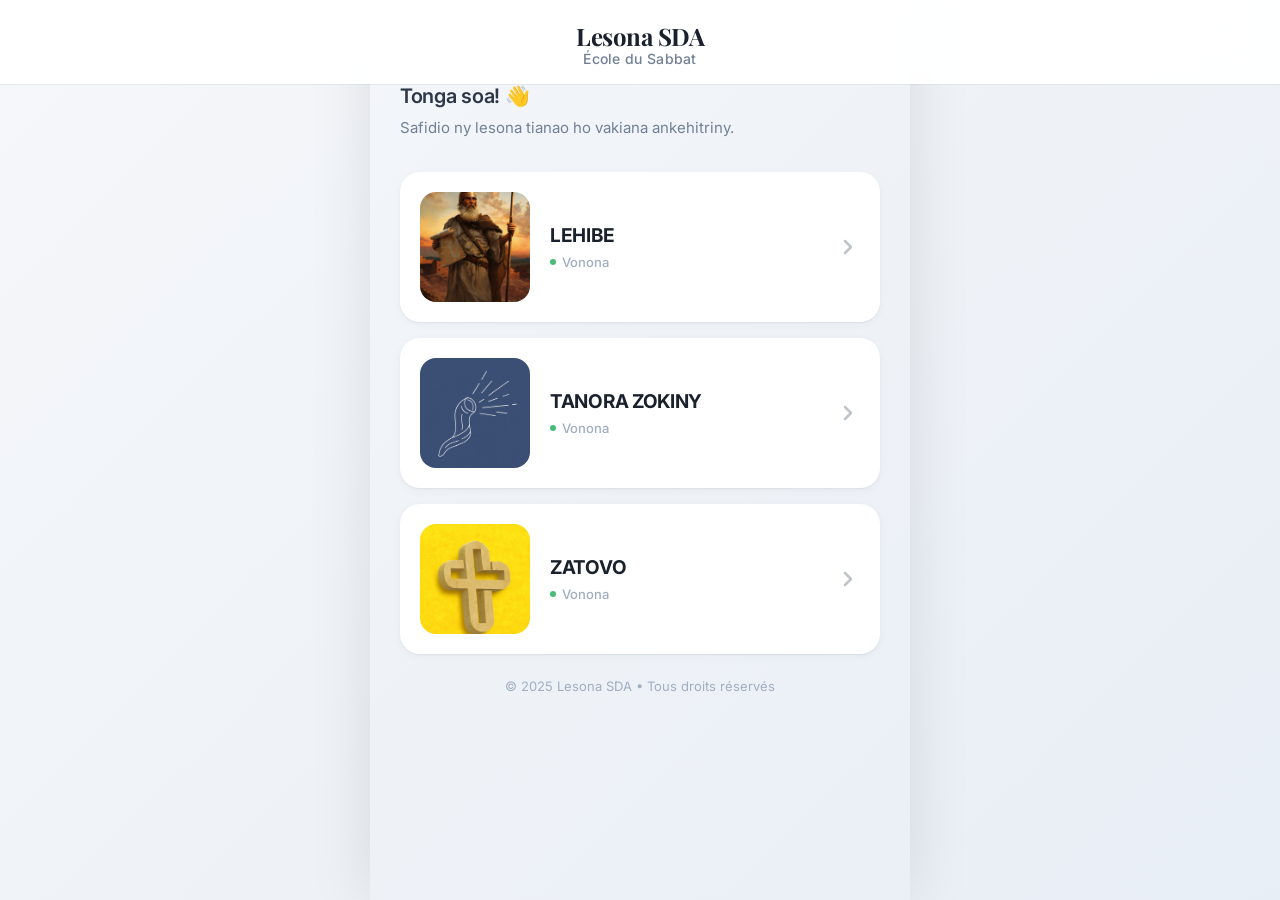
==== index.html @ 1035a0ab "Update index.html Ok" ====
<!DOCTYPE html>
<html lang="mg">
<head>
    <meta charset="UTF-8">
    <meta name="viewport" content="width=device-width, initial-scale=1.0, maximum-scale=1.0, user-scalable=no">
    <meta name="apple-mobile-web-app-capable" content="yes">
    <meta name="apple-mobile-web-app-status-bar-style" content="black-translucent">
    <meta name="theme-color" content="#FFFFFF">
    <title>Lesona SDA</title>
    
    <link rel="manifest" href="/manifest.json">
    <link rel="icon" type="image/png" sizes="192x192" href="images/icon-192.png">
    <link rel="apple-touch-icon" href="images/icon-512.png">
    
    <link rel="preconnect" href="https://fonts.googleapis.com">
    <link rel="preconnect" href="https://fonts.gstatic.com" crossorigin>
    <link href="https://fonts.googleapis.com/css2?family=Inter:wght@400;500;600;700&family=Playfair+Display:wght@700&display=swap" rel="stylesheet">
    
    <style>
        * {
            margin: 0;
            padding: 0;
            box-sizing: border-box;
            -webkit-tap-highlight-color: transparent;
        }

        html, body {
            width: 100%;
            height: 100%;
            overflow-x: hidden;
        }

        body {
            font-family: 'Inter', -apple-system, BlinkMacSystemFont, sans-serif;
            background: linear-gradient(135deg, #F5F7FA 0%, #E8EEF5 100%);
            color: #2C3E50;
            position: fixed;
            top: 0;
            left: 0;
            right: 0;
            bottom: 0;
            -webkit-font-smoothing: antialiased;
            -moz-osx-font-smoothing: grayscale;
        }

        .app-container {
            width: 100%;
            height: 100%;
            display: flex;
            flex-direction: column;
            position: relative;
        }

        .header {
            background: rgba(255, 255, 255, 0.95);
            backdrop-filter: blur(20px);
            -webkit-backdrop-filter: blur(20px);
            box-shadow: 0 1px 0 rgba(0, 0, 0, 0.05);
            position: fixed;
            top: 0;
            left: 0;
            right: 0;
            z-index: 100;
            height: 100px;
            padding-top: env(safe-area-inset-top);
            display: flex;
            align-items: center;
            justify-content: center;
        }

        .header-content {
            max-width: 480px;
            width: 100%;
            height: 100%;
            margin: 0 auto;
            display: flex;
            align-items: center;
            justify-content: center;
            padding: 0 24px;
        }

        .app-info {
            display: flex;
            flex-direction: column;
            justify-content: flex-end;
            align-items: center;
            text-align: center;
            height: 100%;
            padding-bottom: 16px;
        }

        .app-title {
            font-family: 'Playfair Display', serif;
            font-size: 24px;
            font-weight: 700;
            color: #1A202C;
            letter-spacing: -0.5px;
            margin-bottom: 0;
            line-height: 1.1;
        }

        .app-subtitle {
            font-size: 14px;
            color: #718096;
            font-weight: 500;
            letter-spacing: 0.3px;
            line-height: 1.2;
            margin-top: 2px;
        }

        .content {
            flex: 1;
            padding: calc(env(safe-area-inset-top) + 100px) 24px 32px;
            overflow-y: auto;
            -webkit-overflow-scrolling: touch;
        }

        .content-wrapper {
            max-width: 480px;
            margin: 0 auto;
        }

        .welcome-section {
            margin-bottom: 32px;
            animation: fadeInUp 0.6s ease-out;
        }

        @keyframes fadeInUp {
            from {
                opacity: 0;
                transform: translateY(20px);
            }
            to {
                opacity: 1;
                transform: translateY(0);
            }
        }

        .welcome-title {
            font-size: 20px;
            font-weight: 600;
            color: #2D3748;
            margin-bottom: 8px;
            letter-spacing: -0.3px;
        }

        .welcome-description {
            font-size: 15px;
            color: #718096;
            line-height: 1.6;
        }

        .lessons-list {
            display: flex;
            flex-direction: column;
            gap: 16px;
            animation: fadeInUp 0.8s ease-out;
        }

        .lesson-card {
            background: #FFFFFF;
            display: flex;
            align-items: center;
            gap: 20px;
            padding: 20px;
            text-decoration: none;
            transition: all 0.3s cubic-bezier(0.4, 0, 0.2, 1);
            cursor: pointer;
            position: relative;
            border-radius: 20px;
            box-shadow: 0 2px 8px rgba(0, 0, 0, 0.04), 0 1px 2px rgba(0, 0, 0, 0.06);
            overflow: hidden;
        }

        .lesson-card::before {
            content: '';
            position: absolute;
            top: 0;
            left: 0;
            right: 0;
            height: 3px;
            background: linear-gradient(90deg, #6C63FF 0%, #5A52D5 100%);
            transform: scaleX(0);
            transform-origin: left;
            transition: transform 0.3s ease;
        }

        .lesson-card:hover::before {
            transform: scaleX(1);
        }

        .lesson-card:active {
            transform: scale(0.98);
            box-shadow: 0 1px 4px rgba(0, 0, 0, 0.08);
        }

        .lesson-image-container {
            width: 110px;
            height: 110px;
            flex-shrink: 0;
            position: relative;
        }

        .lesson-image {
            width: 100%;
            height: 100%;
            object-fit: cover;
            background: linear-gradient(135deg, #F7FAFC 0%, #EDF2F7 100%);
            border-radius: 16px;
            transition: transform 0.3s ease;
        }

        .lesson-card:hover .lesson-image {
            transform: scale(1.05);
        }

        .lesson-info {
            flex: 1;
            min-width: 0;
        }

        .lesson-title {
            font-size: 19px;
            font-weight: 700;
            color: #1A202C;
            letter-spacing: -0.3px;
            line-height: 1.3;
            margin-bottom: 6px;
        }

        .lesson-meta {
            font-size: 13px;
            color: #A0AEC0;
            font-weight: 500;
            display: flex;
            align-items: center;
            gap: 6px;
        }

        .lesson-status {
            width: 6px;
            height: 6px;
            background: #48BB78;
            border-radius: 50%;
            animation: pulse 2s ease-in-out infinite;
        }

        @keyframes pulse {
            0%, 100% { opacity: 1; }
            50% { opacity: 0.5; }
        }

        .lesson-arrow {
            width: 24px;
            height: 24px;
            flex-shrink: 0;
            opacity: 0.3;
            transition: all 0.3s ease;
        }

        .lesson-card:hover .lesson-arrow {
            opacity: 1;
            transform: translateX(4px);
        }

        #iframe-container {
            display: none;
            position: fixed;
            top: 0;
            left: 0;
            width: 100%;
            height: 100%;
            background: #FFFFFF;
            z-index: 9999;
        }

        #iframe-container.active {
            display: block;
        }

        iframe {
            width: 100%;
            height: 100%;
            border: none;
        }

        .loading-overlay {
            display: none;
            position: fixed;
            top: 0;
            left: 0;
            width: 100%;
            height: 100%;
            background: rgba(255, 255, 255, 0.98);
            z-index: 10000;
            flex-direction: column;
            align-items: center;
            justify-content: center;
            padding: 32px;
            text-align: center;
            backdrop-filter: blur(10px);
            -webkit-backdrop-filter: blur(10px);
        }

        .loading-overlay.active {
            display: flex;
            animation: fadeIn 0.3s ease;
        }

        @keyframes fadeIn {
            from { opacity: 0; }
            to { opacity: 1; }
        }

        .loading-icon {
            font-size: 64px;
            margin-bottom: 24px;
            animation: bounce 1s ease-in-out infinite;
        }

        @keyframes bounce {
            0%, 100% { transform: translateY(0); }
            50% { transform: translateY(-10px); }
        }

        .loading-overlay h2 {
            font-size: 24px;
            font-weight: 700;
            color: #2D3748;
            margin-bottom: 12px;
            letter-spacing: -0.5px;
        }

        .loading-overlay p {
            color: #718096;
            margin-bottom: 32px;
            line-height: 1.6;
            font-size: 15px;
        }

        .spinner {
            width: 48px;
            height: 48px;
            border: 4px solid #E2E8F0;
            border-top-color: #6C63FF;
            border-radius: 50%;
            animation: spin 0.8s linear infinite;
        }

        @keyframes spin {
            to { transform: rotate(360deg); }
        }

        .install-prompt {
            display: none;
            position: fixed;
            bottom: 24px;
            left: 24px;
            right: 24px;
            max-width: 432px;
            margin: 0 auto;
            background: #FFFFFF;
            padding: 20px;
            border-radius: 20px;
            box-shadow: 0 10px 40px rgba(0, 0, 0, 0.12), 0 2px 8px rgba(0, 0, 0, 0.08);
            z-index: 1000;
            animation: slideUp 0.4s ease-out;
        }

        @keyframes slideUp {
            from {
                opacity: 0;
                transform: translateY(20px);
            }
            to {
                opacity: 1;
                transform: translateY(0);
            }
        }

        .install-prompt.show {
            display: block;
        }

        .install-prompt h3 {
            font-size: 17px;
            font-weight: 700;
            color: #2D3748;
            margin-bottom: 8px;
            display: flex;
            align-items: center;
            gap: 8px;
        }

        .install-prompt p {
            font-size: 14px;
            color: #718096;
            margin-bottom: 16px;
            line-height: 1.5;
        }

        .install-buttons {
            display: flex;
            gap: 12px;
        }

        .install-buttons button {
            flex: 1;
            padding: 12px 20px;
            border: none;
            border-radius: 12px;
            font-weight: 600;
            font-size: 15px;
            cursor: pointer;
            transition: all 0.2s ease;
            font-family: 'Inter', sans-serif;
        }

        .btn-install {
            background: linear-gradient(135deg, #6C63FF 0%, #5A52D5 100%);
            color: white;
            box-shadow: 0 4px 12px rgba(108, 99, 255, 0.3);
        }

        .btn-install:active {
            transform: scale(0.98);
            box-shadow: 0 2px 6px rgba(108, 99, 255, 0.3);
        }

        .btn-dismiss {
            background: #F7FAFC;
            color: #4A5568;
        }

        .btn-dismiss:active {
            background: #EDF2F7;
        }

        .update-notification {
            display: none;
            position: fixed;
            top: 24px;
            left: 24px;
            right: 24px;
            max-width: 432px;
            margin: 0 auto;
            background: #FFFFFF;
            padding: 20px;
            border-radius: 20px;
            box-shadow: 0 10px 40px rgba(0, 0, 0, 0.12), 0 2px 8px rgba(0, 0, 0, 0.08);
            z-index: 1000;
            border-left: 4px solid #6C63FF;
            animation: slideDown 0.4s ease-out;
        }

        @keyframes slideDown {
            from {
                opacity: 0;
                transform: translateY(-20px);
            }
            to {
                opacity: 1;
                transform: translateY(0);
            }
        }

        .update-notification.show {
            display: block;
        }

        .update-notification h3 {
            font-size: 17px;
            font-weight: 700;
            color: #2D3748;
            margin-bottom: 8px;
            display: flex;
            align-items: center;
            gap: 8px;
        }

        .update-notification p {
            font-size: 14px;
            color: #718096;
            margin-bottom: 16px;
            line-height: 1.5;
        }

        .update-notification button {
            width: 100%;
            padding: 12px 20px;
            border: none;
            border-radius: 12px;
            font-weight: 600;
            font-size: 15px;
            cursor: pointer;
            background: linear-gradient(135deg, #6C63FF 0%, #5A52D5 100%);
            color: white;
            box-shadow: 0 4px 12px rgba(108, 99, 255, 0.3);
            transition: all 0.2s ease;
            font-family: 'Inter', sans-serif;
        }

        .update-notification button:active {
            transform: scale(0.98);
        }

        .footer {
            padding: 24px;
            text-align: center;
            color: #A0AEC0;
            font-size: 13px;
            max-width: 480px;
            margin: 0 auto;
        }

        @media (max-width: 374px) {
            .header {
                height: 90px;
            }
            
            .header-content {
                padding: 0 16px;
            }
            
            .app-title {
                font-size: 21px;
            }
            
            .app-subtitle {
                font-size: 13px;
            }
            
            .content {
                padding: calc(env(safe-area-inset-top) + 90px) 16px 28px;
            }
        }

        @media (min-width: 375px) and (max-width: 767px) {
            .header {
                height: 100px;
            }
            
            .header-content {
                padding: 0 20px;
            }
        }

        @media (max-width: 375px) {
            .header {
                height: 95px;
            }
            
            .header-content {
                padding: 0 20px;
            }

            .app-title {
                font-size: 22px;
            }

            .content {
                padding: calc(env(safe-area-inset-top) + 95px) 20px 28px;
            }

            .lesson-card {
                padding: 16px;
                gap: 16px;
                border-radius: 16px;
            }

            .lesson-image-container {
                width: 96px;
                height: 96px;
            }

            .lesson-title {
                font-size: 17px;
            }

            .welcome-title {
                font-size: 18px;
            }
        }

        @media (min-width: 768px) {
            .app-container {
                max-width: 540px;
                margin: 0 auto;
                box-shadow: 0 0 60px rgba(0, 0, 0, 0.1);
            }
            
            .header {
                height: 84px;
            }
            
            .content {
                padding: calc(env(safe-area-inset-top) + 84px) 24px 32px;
            }
        }

        @media (prefers-reduced-motion: reduce) {
            *, *::before, *::after {
                animation-duration: 0.01ms !important;
                animation-iteration-count: 1 !important;
                transition-duration: 0.01ms !important;
            }
        }
    </style>
</head>
<body>
    <div class="loading-overlay" id="loadingOverlay">
        <div class="loading-icon">📚</div>
        <h2>Manomana...</h2>
        <p id="loadingText">Manokatra ny lesona...</p>
        <div class="spinner"></div>
    </div>

    <div class="app-container" id="menu">
        <header class="header">
            <div class="header-content">
                <div class="app-info">
                    <h1 class="app-title">Lesona SDA</h1>
                    <p class="app-subtitle">École du Sabbat</p>
                </div>
            </div>
        </header>

        <div class="content">
            <div class="content-wrapper">
                <div class="welcome-section">
                    <h2 class="welcome-title">Tonga soa! 👋</h2>
                    <p class="welcome-description">Safidio ny lesona tianao ho vakiana ankehitriny.</p>
                </div>

                <div class="lessons-list">
                    <a href="https://sabbath-school.adventech.io/resources/mg/ss/2026-01" class="lesson-card" data-lesson="lehibe">
                        <div class="lesson-image-container">
                            <img src="images/lehibe.png" alt="LEHIBE" class="lesson-image">
                        </div>
                        <div class="lesson-info">
                            <div class="lesson-title">LEHIBE</div>
                            <div class="lesson-meta">
                                <span class="lesson-status"></span>
                                <span>Vonona</span>
                            </div>
                        </div>
                        <svg class="lesson-arrow" viewBox="0 0 24 24" fill="none" xmlns="http://www.w3.org/2000/svg">
                            <path d="M9 18L15 12L9 6" stroke="#2C3E50" stroke-width="2.5" stroke-linecap="round" stroke-linejoin="round"/>
                        </svg>
                    </a>

                    <a href="https://sabbath-school.adventech.io/resources/mg/ss/2026-01-cq" class="lesson-card" data-lesson="tanora">
                        <div class="lesson-image-container">
                            <img src="images/tanora.png" alt="TANORA ZOKINY" class="lesson-image">
                        </div>
                        <div class="lesson-info">
                            <div class="lesson-title">TANORA ZOKINY</div>
                            <div class="lesson-meta">
                                <span class="lesson-status"></span>
                                <span>Vonona</span>
                            </div>
                        </div>
                        <svg class="lesson-arrow" viewBox="0 0 24 24" fill="none" xmlns="http://www.w3.org/2000/svg">
                            <path d="M9 18L15 12L9 6" stroke="#2C3E50" stroke-width="2.5" stroke-linecap="round" stroke-linejoin="round"/>
                        </svg>
                    </a>

                    <a href="https://AndilanaSudLesona.github.io/SDA/Zatovo/" class="lesson-card" data-lesson="zatovo">
                        <div class="lesson-image-container">
                            <img src="images/zatovo.png" alt="ZATOVO" class="lesson-image">
                        </div>
                        <div class="lesson-info">
                            <div class="lesson-title">ZATOVO</div>
                            <div class="lesson-meta">
                                <span class="lesson-status"></span>
                                <span>Vonona</span>
                            </div>
                        </div>
                        <svg class="lesson-arrow" viewBox="0 0 24 24" fill="none" xmlns="http://www.w3.org/2000/svg">
                            <path d="M9 18L15 12L9 6" stroke="#2C3E50" stroke-width="2.5" stroke-linecap="round" stroke-linejoin="round"/>
                        </svg>
                    </a>
                </div>

                <div class="footer">
                    <p>© 2025 Lesona SDA • Tous droits réservés</p>
                </div>
            </div>
        </div>
    </div>

    <div id="iframe-container">
        <iframe id="lesson-iframe" src="" allow="accelerometer; autoplay; clipboard-write; encrypted-media; gyroscope; picture-in-picture" allowfullscreen></iframe>
    </div>

    <div class="install-prompt" id="installPrompt">
        <h3>📱 Installer Lesona SDA</h3>
        <p>Installer l'application mba hahafahana mampiasa offline tsara kokoa</p>
        <div class="install-buttons">
            <button class="btn-install" id="btnInstall">Installer</button>
            <button class="btn-dismiss" id="btnDismiss">Aoriana</button>
        </div>
    </div>

    <div class="update-notification" id="updateNotification">
        <h3>🔄 Mise à jour disponible</h3>
        <p>Misy version vaovao. Cliquer mba hanovana izao.</p>
        <button id="btnUpdate">Mettre à jour</button>
    </div>

    <script>
        const loadingOverlay = document.getElementById('loadingOverlay');
        const loadingText = document.getElementById('loadingText');
        const cards = document.querySelectorAll('.lesson-card');
        
        let swRegistration = null;

        if ('serviceWorker' in navigator) {
            window.addEventListener('load', async () => {
                try {
                    swRegistration = await navigator.serviceWorker.register('/service-worker.js');
                    console.log('✓ Service Worker enregistré');

                    checkForUpdates();

                    navigator.serviceWorker.addEventListener('message', (event) => {
                        if (event.data && event.data.action === 'cached') {
                            console.log('✓ Ressource mise en cache:', event.data.url);
                        }
                    });

                } catch (error) {
                    console.error('✗ Erreur Service Worker:', error);
                }
            });
        }

        function checkForUpdates() {
            if (!swRegistration) return;

            swRegistration.addEventListener('updatefound', () => {
                const newWorker = swRegistration.installing;
                
                newWorker.addEventListener('statechange', () => {
                    if (newWorker.state === 'installed' && navigator.serviceWorker.controller) {
                        showUpdateNotification();
                    }
                });
            });
        }

        function showUpdateNotification() {
            const updateNotification = document.getElementById('updateNotification');
            const btnUpdate = document.getElementById('btnUpdate');
            
            updateNotification.classList.add('show');
            
            btnUpdate.addEventListener('click', () => {
                if (swRegistration && swRegistration.waiting) {
                    swRegistration.waiting.postMessage({ action: 'skipWaiting' });
                }
                window.location.reload();
            });
        }

        let deferredPrompt;
        const installPrompt = document.getElementById('installPrompt');
        const btnInstall = document.getElementById('btnInstall');
        const btnDismiss = document.getElementById('btnDismiss');

        window.addEventListener('beforeinstallprompt', (e) => {
            e.preventDefault();
            deferredPrompt = e;
            
            setTimeout(() => {
                if (!localStorage.getItem('installDismissed')) {
                    installPrompt.classList.add('show');
                }
            }, 5000);
        });

        btnInstall.addEventListener('click', async () => {
            if (deferredPrompt) {
                deferredPrompt.prompt();
                const { outcome } = await deferredPrompt.userChoice;
                console.log('Install prompt outcome:', outcome);
                deferredPrompt = null;
            }
            installPrompt.classList.remove('show');
        });

        btnDismiss.addEventListener('click', () => {
            localStorage.setItem('installDismissed', 'true');
            installPrompt.classList.remove('show');
        });

        const iframeContainer = document.getElementById('iframe-container');
        const iframe = document.getElementById('lesson-iframe');
        const menu = document.getElementById('menu');
        
        cards.forEach(card => {
            card.addEventListener('click', async function(e) {
                e.preventDefault();
                const url = this.getAttribute('href');
                const lessonKey = 'lesson_visited_' + this.dataset.lesson;
                
                loadingOverlay.classList.add('active');
                loadingText.textContent = 'Manokatra ny lesona...';
                
                iframe.src = url;
                
                localStorage.setItem(lessonKey, 'true');
                localStorage.setItem('last_visited_lesson', url);
                
                setTimeout(() => {
                    loadingOverlay.classList.remove('active');
                    iframeContainer.classList.add('active');
                    menu.style.display = 'none';
                    history.pushState({page: 'lesson', url: url}, '', '#lesson');
                }, 1500);
            });
        });
        
        window.addEventListener('popstate', function(event) {
            if (iframeContainer.classList.contains('active')) {
                iframeContainer.classList.remove('active');
                menu.style.display = 'block';
                iframe.src = '';
            }
        });

        window.addEventListener('beforeunload', () => {
            if (iframe.src) {
                const currentCard = Array.from(cards).find(card => 
                    iframe.src.startsWith(card.getAttribute('href'))
                );
                if (currentCard) {
                    const lessonKey = 'lesson_visited_' + currentCard.dataset.lesson;
                    localStorage.setItem(lessonKey, 'true');
                    localStorage.setItem('last_visited_lesson', iframe.src);
                }
            }
        });

        if ('onpagehide' in window) {
            window.addEventListener('pagehide', function() {
                if (iframe.src) {
                    localStorage.setItem('last_visited_lesson', iframe.src);
                }
            });
        }
    </script>
</body>
    </html>
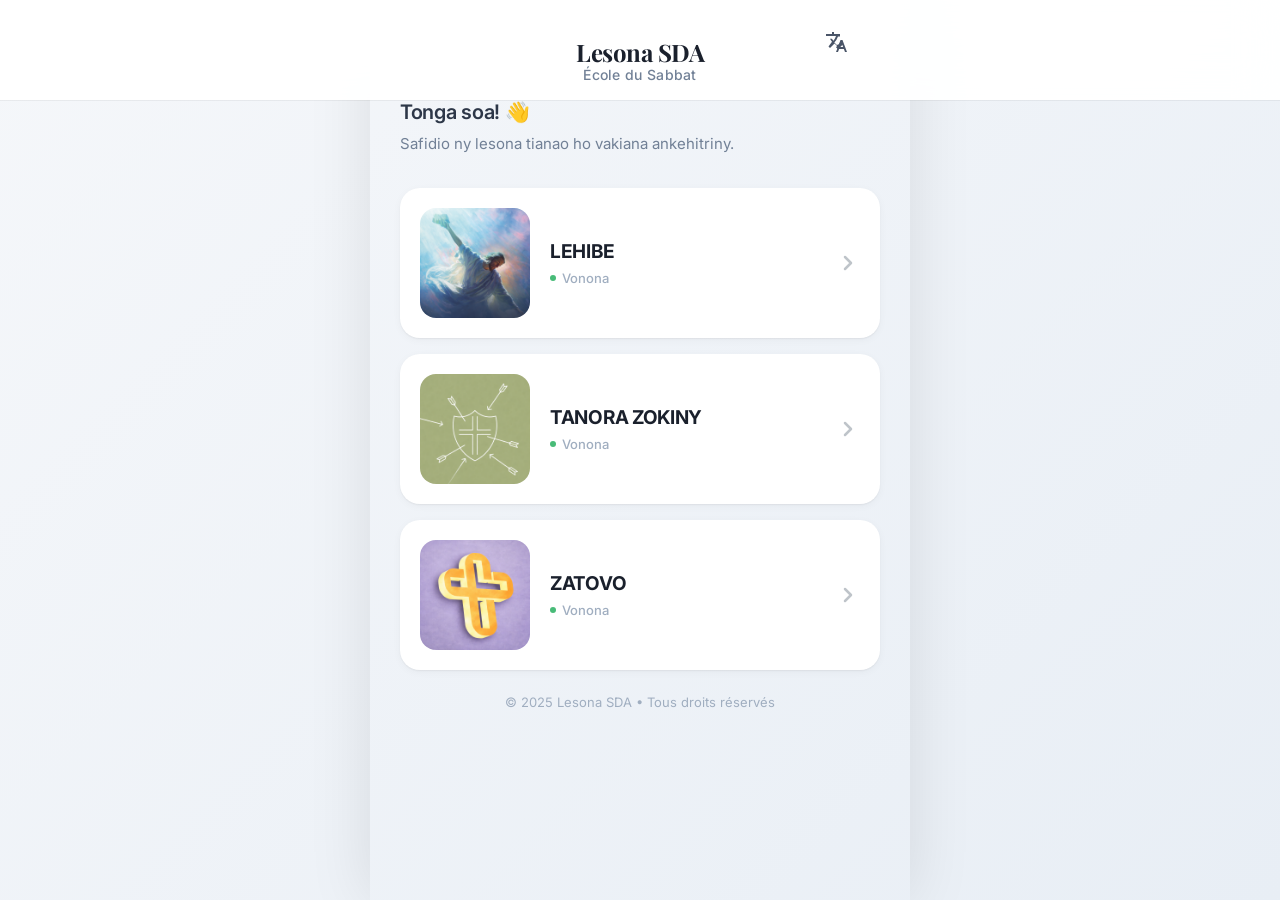
==== commit f2067caa: "Update index.html 2026 ok" ====
--- a/index.html
+++ b/index.html
@@ -75,8 +75,9 @@
             margin: 0 auto;
             display: flex;
             align-items: center;
-            justify-content: center;
+            justify-content: space-between;
             padding: 0 24px;
+            position: relative;
         }
 
         .app-info {
@@ -87,6 +88,9 @@
             text-align: center;
             height: 100%;
             padding-bottom: 16px;
+            position: absolute;
+            left: 50%;
+            transform: translateX(-50%);
         }
 
         .app-title {
@@ -106,6 +110,123 @@
             letter-spacing: 0.3px;
             line-height: 1.2;
             margin-top: 2px;
+        }
+
+        .language-selector {
+            display: flex;
+            align-items: center;
+            justify-content: flex-end;
+            height: 100%;
+            padding-bottom: 16px;
+            margin-left: auto;
+            position: relative;
+        }
+
+        .language-toggle {
+            position: relative;
+        }
+
+        .language-btn-main {
+            padding: 8px;
+            border: none;
+            background: transparent;
+            color: #4A5568;
+            cursor: pointer;
+            border-radius: 8px;
+            transition: all 0.2s ease;
+            display: flex;
+            align-items: center;
+            justify-content: center;
+            width: 40px;
+            height: 40px;
+        }
+
+        .language-btn-main svg {
+            width: 24px;
+            height: 24px;
+        }
+
+        .language-btn-main:hover {
+            background: #F7FAFC;
+        }
+
+        .language-btn-main:active {
+            transform: scale(0.95);
+        }
+
+        .language-dropdown {
+            display: none;
+            position: absolute;
+            top: 100%;
+            right: 0;
+            margin-top: 8px;
+            background: #FFFFFF;
+            border-radius: 12px;
+            box-shadow: 0 10px 40px rgba(0, 0, 0, 0.12), 0 2px 8px rgba(0, 0, 0, 0.08);
+            overflow: hidden;
+            min-width: 160px;
+            z-index: 1000;
+        }
+
+        .language-dropdown.show {
+            display: block;
+            animation: dropdownFade 0.2s ease;
+        }
+
+        @keyframes dropdownFade {
+            from {
+                opacity: 0;
+                transform: translateY(-8px);
+            }
+            to {
+                opacity: 1;
+                transform: translateY(0);
+            }
+        }
+
+        .language-option {
+            display: flex;
+            align-items: center;
+            gap: 12px;
+            padding: 12px 16px;
+            border: none;
+            background: transparent;
+            width: 100%;
+            cursor: pointer;
+            transition: background 0.2s ease;
+            font-family: 'Inter', sans-serif;
+            font-size: 15px;
+            color: #2D3748;
+            font-weight: 500;
+            text-align: left;
+        }
+
+        .language-option:hover {
+            background: #F7FAFC;
+        }
+
+        .language-option.active {
+            background: #EDF2F7;
+            color: #6C63FF;
+        }
+
+        .language-option .flag {
+            font-size: 20px;
+            line-height: 1;
+        }
+
+        .language-option .lang-name {
+            flex: 1;
+        }
+
+        .language-option .checkmark {
+            opacity: 0;
+            color: #6C63FF;
+            font-size: 18px;
+        }
+
+        .language-option.active .checkmark {
+            opacity: 1;
         }
 
         .content {
@@ -523,11 +644,11 @@
             }
             
             .app-title {
-                font-size: 21px;
+                font-size: 20px;
             }
             
             .app-subtitle {
-                font-size: 13px;
+                font-size: 12px;
             }
             
             .content {
@@ -555,7 +676,7 @@
             }
 
             .app-title {
-                font-size: 22px;
+                font-size: 21px;
             }
 
             .content {
@@ -590,11 +711,11 @@
             }
             
             .header {
-                height: 84px;
+                height: 100px;
             }
             
             .content {
-                padding: calc(env(safe-area-inset-top) + 84px) 24px 32px;
+                padding: calc(env(safe-area-inset-top) + 100px) 24px 32px;
             }
         }
 
@@ -622,6 +743,28 @@
                     <h1 class="app-title">Lesona SDA</h1>
                     <p class="app-subtitle">École du Sabbat</p>
                 </div>
+                <div class="language-selector">
+                    <div class="language-toggle">
+                        <button class="language-btn-main" id="languageBtn">
+                            <svg viewBox="0 0 24 24" fill="none" xmlns="http://www.w3.org/2000/svg">
+                                <path d="M12.87 15.07l-2.54-2.51.03-.03A17.52 17.52 0 0014 6.5h2V4h-6V2h-2v2H2v2h10c-.55 1.77-1.41 3.41-2.55 4.86-.58-.67-1.09-1.37-1.54-2.11H5.98c.56 1.06 1.24 2.07 2.02 3.03L4.5 16.5 6 18l4.5-4.5 2.59 2.59-1.09 1.09 2 2 5-5-2.09-2.09-2.04 2.04z" fill="currentColor"/>
+                                <path d="M18.5 10h-2L12 22h2l1.12-3h4.75L21 22h2l-4.5-12zm-2.62 7l1.62-4.33L19.12 17h-3.24z" fill="currentColor"/>
+                            </svg>
+                        </button>
+                        <div class="language-dropdown" id="languageDropdown">
+                            <button class="language-option active" data-lang="mg">
+                                <span class="flag">🇲🇬</span>
+                                <span class="lang-name">Malagasy</span>
+                                <span class="checkmark">✓</span>
+                            </button>
+                            <button class="language-option" data-lang="en">
+                                <span class="flag">🇬🇧</span>
+                                <span class="lang-name">English</span>
+                                <span class="checkmark">✓</span>
+                            </button>
+                        </div>
+                    </div>
+                </div>
             </div>
         </header>
 
@@ -633,7 +776,7 @@
                 </div>
 
                 <div class="lessons-list">
-                    <a href="https://sabbath-school.adventech.io/resources/mg/ss/2026-01" class="lesson-card" data-lesson="lehibe">
+                    <a href="#" class="lesson-card" data-lesson="lehibe" data-url-mg="https://sabbath-school.adventech.io/resources/mg/ss/2025-04" data-url-en="https://sabbath-school.adventech.io/resources/en/ss/2026-01">
                         <div class="lesson-image-container">
                             <img src="images/lehibe.png" alt="LEHIBE" class="lesson-image">
                         </div>
@@ -649,7 +792,7 @@
                         </svg>
                     </a>
 
-                    <a href="https://sabbath-school.adventech.io/resources/mg/ss/2026-01-cq" class="lesson-card" data-lesson="tanora">
+                    <a href="#" class="lesson-card" data-lesson="tanora" data-url-mg="https://sabbath-school.adventech.io/resources/mg/ss/2025-04-cq" data-url-en="https://sabbath-school.adventech.io/resources/en/ss/2026-01-cq">
                         <div class="lesson-image-container">
                             <img src="images/tanora.png" alt="TANORA ZOKINY" class="lesson-image">
                         </div>
@@ -665,7 +808,7 @@
                         </svg>
                     </a>
 
-                    <a href="https://AndilanaSudLesona.github.io/SDA/Zatovo/" class="lesson-card" data-lesson="zatovo">
+                    <a href="#" class="lesson-card" data-lesson="zatovo" data-url-mg="https://AndilanaSudLesona.github.io/SDA/Zatovo/" data-url-en="https://sabbath-school.adventech.io/resources/en/ss/2026-01-cc">
                         <div class="lesson-image-container">
                             <img src="images/zatovo.png" alt="ZATOVO" class="lesson-image">
                         </div>
@@ -707,13 +850,52 @@
         <p>Misy version vaovao. Cliquer mba hanovana izao.</p>
         <button id="btnUpdate">Mettre à jour</button>
     </div>
-
     <script>
         const loadingOverlay = document.getElementById('loadingOverlay');
         const loadingText = document.getElementById('loadingText');
         const cards = document.querySelectorAll('.lesson-card');
+        const languageBtn = document.getElementById('languageBtn');
+        const languageDropdown = document.getElementById('languageDropdown');
+        const languageOptions = document.querySelectorAll('.language-option');
         
+        let currentLanguage = localStorage.getItem('selectedLanguage') || 'mg';
         let swRegistration = null;
+
+        document.addEventListener('DOMContentLoaded', () => {
+            updateLanguageUI(currentLanguage);
+        });
+
+        languageBtn.addEventListener('click', (e) => {
+            e.stopPropagation();
+            languageDropdown.classList.toggle('show');
+        });
+
+        document.addEventListener('click', (e) => {
+            if (!languageDropdown.contains(e.target) && e.target !== languageBtn) {
+                languageDropdown.classList.remove('show');
+            }
+        });
+
+        languageOptions.forEach(option => {
+            option.addEventListener('click', function(e) {
+                e.stopPropagation();
+                const lang = this.dataset.lang;
+                currentLanguage = lang;
+                localStorage.setItem('selectedLanguage', lang);
+                updateLanguageUI(lang);
+                languageDropdown.classList.remove('show');
+            });
+        });
+
+        function updateLanguageUI(lang) {
+            languageOptions.forEach(option => {
+                if (option.dataset.lang === lang) {
+                    option.classList.add('active');
+                } else {
+                    option.classList.remove('active');
+                }
+            });
+        }
 
         if ('serviceWorker' in navigator) {
             window.addEventListener('load', async () => {
@@ -801,7 +983,8 @@
         cards.forEach(card => {
             card.addEventListener('click', async function(e) {
                 e.preventDefault();
-                const url = this.getAttribute('href');
+                
+                const url = currentLanguage === 'mg' ? this.dataset.urlMg : this.dataset.urlEn;
                 const lessonKey = 'lesson_visited_' + this.dataset.lesson;
                 
                 loadingOverlay.classList.add('active');
@@ -832,7 +1015,7 @@
         window.addEventListener('beforeunload', () => {
             if (iframe.src) {
                 const currentCard = Array.from(cards).find(card => 
-                    iframe.src.startsWith(card.getAttribute('href'))
+                    iframe.src.startsWith(card.dataset.urlMg) || iframe.src.startsWith(card.dataset.urlEn)
                 );
                 if (currentCard) {
                     const lessonKey = 'lesson_visited_' + currentCard.dataset.lesson;
@@ -851,4 +1034,4 @@
         }
     </script>
 </body>
-    </html> 
+</html>
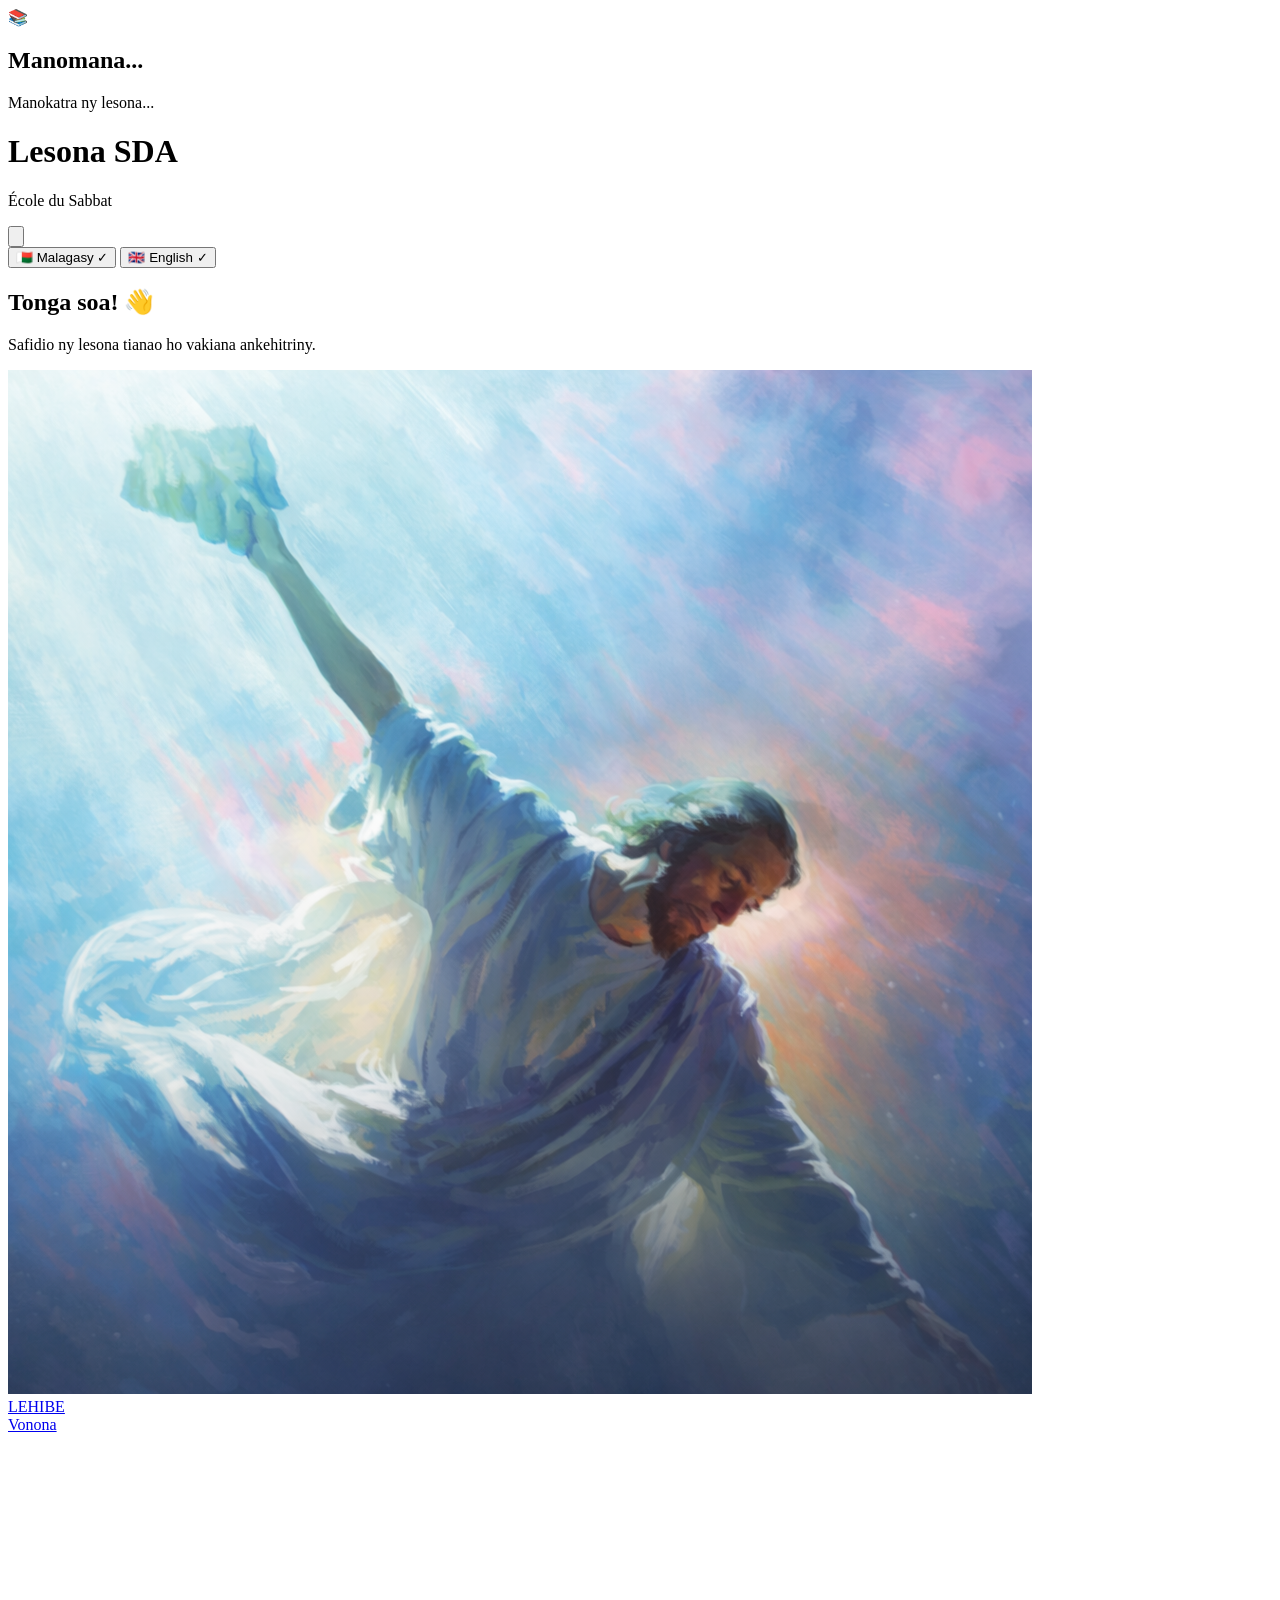
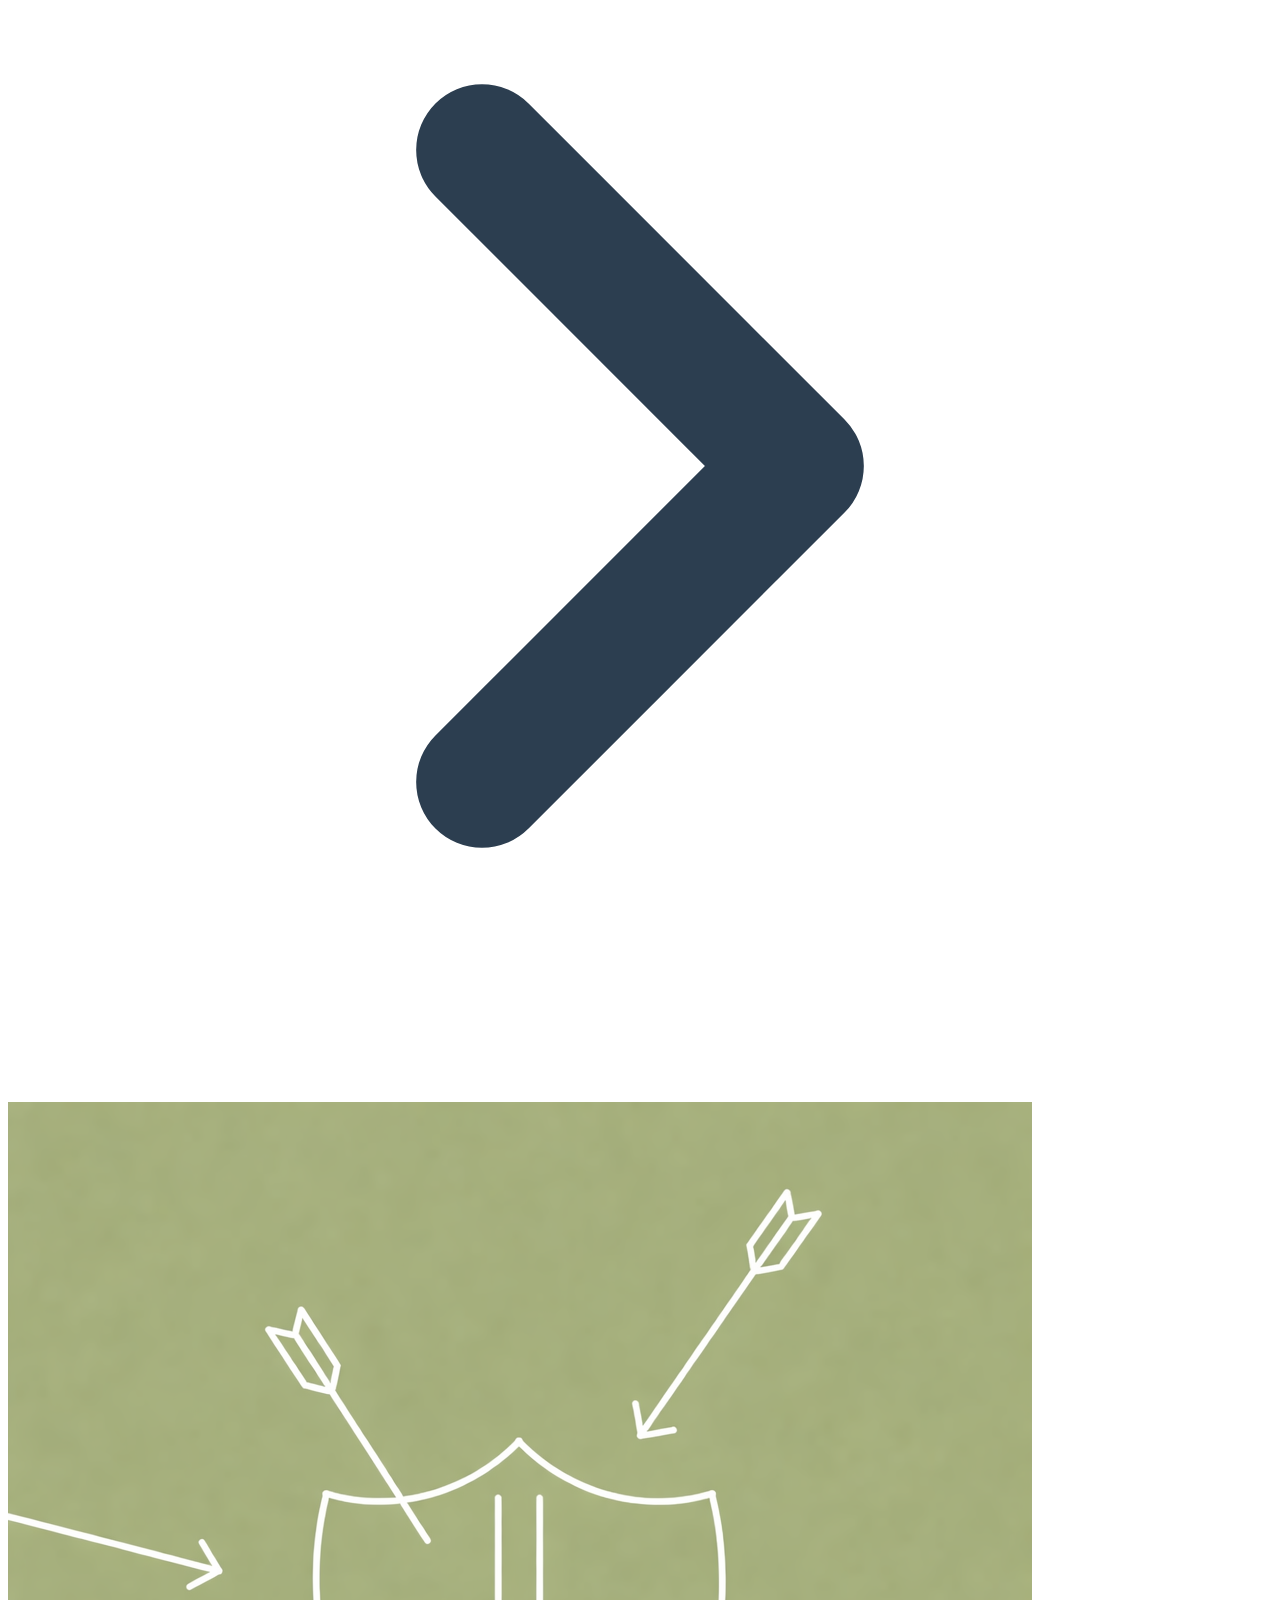
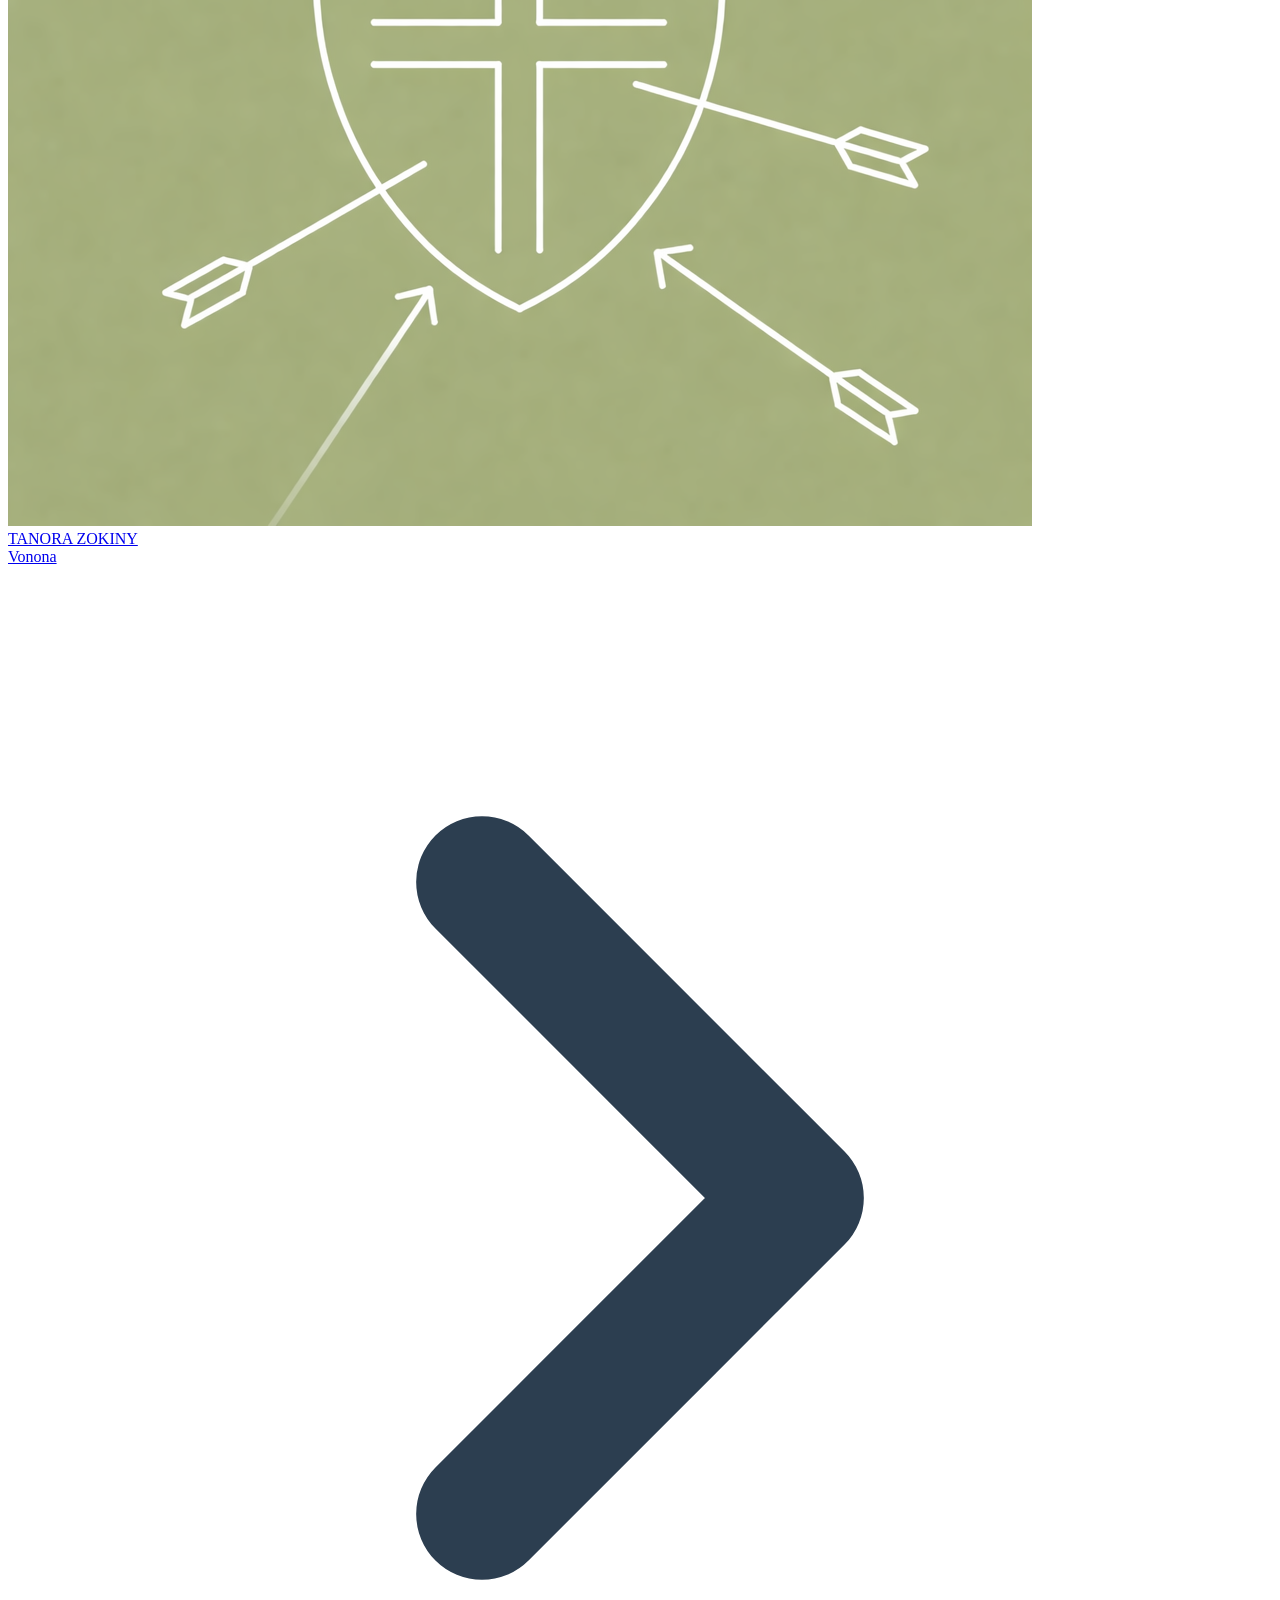
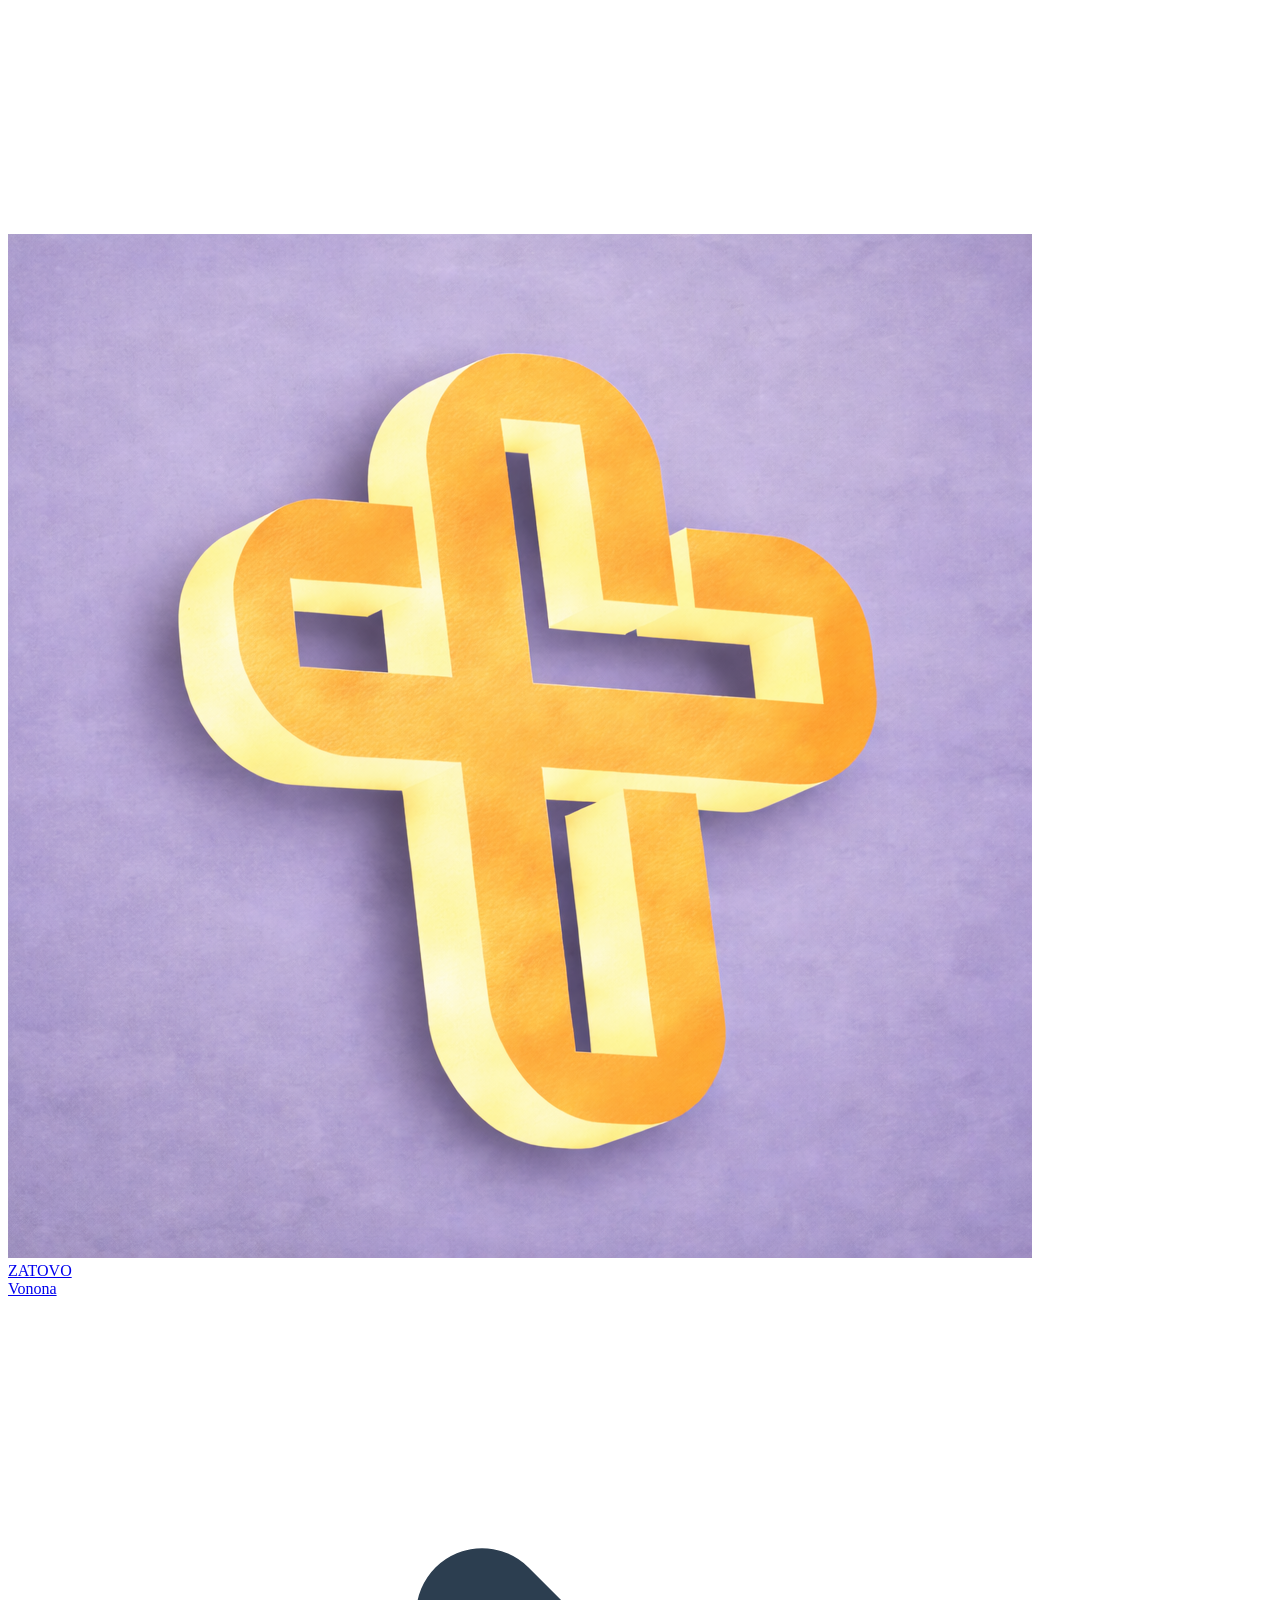
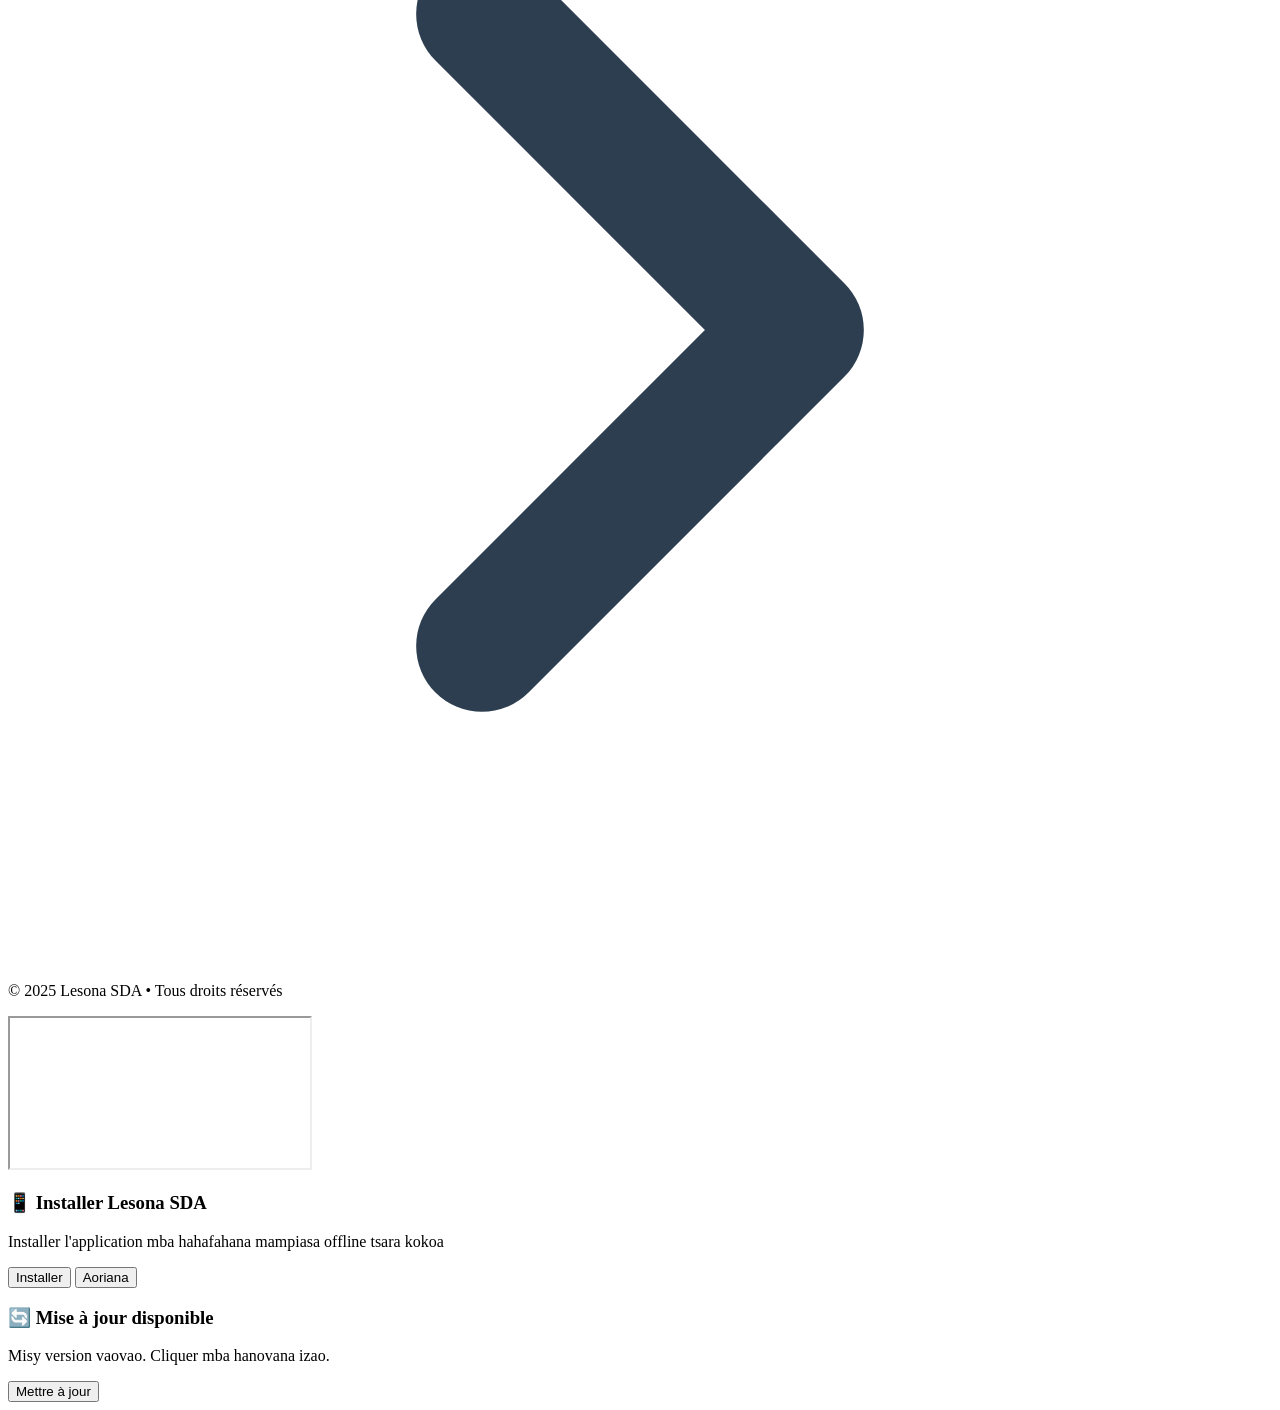
==== commit 3b38ddb1: "Update index.html Fohy" ====
--- a/index.html
+++ b/index.html
@@ -8,727 +8,21 @@
     <meta name="theme-color" content="#FFFFFF">
     <title>Lesona SDA</title>
     
+    <!-- PWA Manifest and Icons -->
     <link rel="manifest" href="/manifest.json">
     <link rel="icon" type="image/png" sizes="192x192" href="images/icon-192.png">
     <link rel="apple-touch-icon" href="images/icon-512.png">
     
+    <!-- Google Fonts -->
     <link rel="preconnect" href="https://fonts.googleapis.com">
     <link rel="preconnect" href="https://fonts.gstatic.com" crossorigin>
     <link href="https://fonts.googleapis.com/css2?family=Inter:wght@400;500;600;700&family=Playfair+Display:wght@700&display=swap" rel="stylesheet">
     
-    <style>
-        * {
-            margin: 0;
-            padding: 0;
-            box-sizing: border-box;
-            -webkit-tap-highlight-color: transparent;
-        }
-
-        html, body {
-            width: 100%;
-            height: 100%;
-            overflow-x: hidden;
-        }
-
-        body {
-            font-family: 'Inter', -apple-system, BlinkMacSystemFont, sans-serif;
-            background: linear-gradient(135deg, #F5F7FA 0%, #E8EEF5 100%);
-            color: #2C3E50;
-            position: fixed;
-            top: 0;
-            left: 0;
-            right: 0;
-            bottom: 0;
-            -webkit-font-smoothing: antialiased;
-            -moz-osx-font-smoothing: grayscale;
-        }
-
-        .app-container {
-            width: 100%;
-            height: 100%;
-            display: flex;
-            flex-direction: column;
-            position: relative;
-        }
-
-        .header {
-            background: rgba(255, 255, 255, 0.95);
-            backdrop-filter: blur(20px);
-            -webkit-backdrop-filter: blur(20px);
-            box-shadow: 0 1px 0 rgba(0, 0, 0, 0.05);
-            position: fixed;
-            top: 0;
-            left: 0;
-            right: 0;
-            z-index: 100;
-            height: 100px;
-            padding-top: env(safe-area-inset-top);
-            display: flex;
-            align-items: center;
-            justify-content: center;
-        }
-
-        .header-content {
-            max-width: 480px;
-            width: 100%;
-            height: 100%;
-            margin: 0 auto;
-            display: flex;
-            align-items: center;
-            justify-content: space-between;
-            padding: 0 24px;
-            position: relative;
-        }
-
-        .app-info {
-            display: flex;
-            flex-direction: column;
-            justify-content: flex-end;
-            align-items: center;
-            text-align: center;
-            height: 100%;
-            padding-bottom: 16px;
-            position: absolute;
-            left: 50%;
-            transform: translateX(-50%);
-        }
-
-        .app-title {
-            font-family: 'Playfair Display', serif;
-            font-size: 24px;
-            font-weight: 700;
-            color: #1A202C;
-            letter-spacing: -0.5px;
-            margin-bottom: 0;
-            line-height: 1.1;
-        }
-
-        .app-subtitle {
-            font-size: 14px;
-            color: #718096;
-            font-weight: 500;
-            letter-spacing: 0.3px;
-            line-height: 1.2;
-            margin-top: 2px;
-        }
-
-        .language-selector {
-            display: flex;
-            align-items: center;
-            justify-content: flex-end;
-            height: 100%;
-            padding-bottom: 16px;
-            margin-left: auto;
-            position: relative;
-        }
-
-        .language-toggle {
-            position: relative;
-        }
-
-        .language-btn-main {
-            padding: 8px;
-            border: none;
-            background: transparent;
-            color: #4A5568;
-            cursor: pointer;
-            border-radius: 8px;
-            transition: all 0.2s ease;
-            display: flex;
-            align-items: center;
-            justify-content: center;
-            width: 40px;
-            height: 40px;
-        }
-
-        .language-btn-main svg {
-            width: 24px;
-            height: 24px;
-        }
-
-        .language-btn-main:hover {
-            background: #F7FAFC;
-        }
-
-        .language-btn-main:active {
-            transform: scale(0.95);
-        }
-
-        .language-dropdown {
-            display: none;
-            position: absolute;
-            top: 100%;
-            right: 0;
-            margin-top: 8px;
-            background: #FFFFFF;
-            border-radius: 12px;
-            box-shadow: 0 10px 40px rgba(0, 0, 0, 0.12), 0 2px 8px rgba(0, 0, 0, 0.08);
-            overflow: hidden;
-            min-width: 160px;
-            z-index: 1000;
-        }
-
-        .language-dropdown.show {
-            display: block;
-            animation: dropdownFade 0.2s ease;
-        }
-
-        @keyframes dropdownFade {
-            from {
-                opacity: 0;
-                transform: translateY(-8px);
-            }
-            to {
-                opacity: 1;
-                transform: translateY(0);
-            }
-        }
-
-        .language-option {
-            display: flex;
-            align-items: center;
-            gap: 12px;
-            padding: 12px 16px;
-            border: none;
-            background: transparent;
-            width: 100%;
-            cursor: pointer;
-            transition: background 0.2s ease;
-            font-family: 'Inter', sans-serif;
-            font-size: 15px;
-            color: #2D3748;
-            font-weight: 500;
-            text-align: left;
-        }
-
-        .language-option:hover {
-            background: #F7FAFC;
-        }
-
-        .language-option.active {
-            background: #EDF2F7;
-            color: #6C63FF;
-        }
-
-        .language-option .flag {
-            font-size: 20px;
-            line-height: 1;
-        }
-
-        .language-option .lang-name {
-            flex: 1;
-        }
-
-        .language-option .checkmark {
-            opacity: 0;
-            color: #6C63FF;
-            font-size: 18px;
-        }
-
-        .language-option.active .checkmark {
-            opacity: 1;
-        }
-
-        .content {
-            flex: 1;
-            padding: calc(env(safe-area-inset-top) + 100px) 24px 32px;
-            overflow-y: auto;
-            -webkit-overflow-scrolling: touch;
-        }
-
-        .content-wrapper {
-            max-width: 480px;
-            margin: 0 auto;
-        }
-
-        .welcome-section {
-            margin-bottom: 32px;
-            animation: fadeInUp 0.6s ease-out;
-        }
-
-        @keyframes fadeInUp {
-            from {
-                opacity: 0;
-                transform: translateY(20px);
-            }
-            to {
-                opacity: 1;
-                transform: translateY(0);
-            }
-        }
-
-        .welcome-title {
-            font-size: 20px;
-            font-weight: 600;
-            color: #2D3748;
-            margin-bottom: 8px;
-            letter-spacing: -0.3px;
-        }
-
-        .welcome-description {
-            font-size: 15px;
-            color: #718096;
-            line-height: 1.6;
-        }
-
-        .lessons-list {
-            display: flex;
-            flex-direction: column;
-            gap: 16px;
-            animation: fadeInUp 0.8s ease-out;
-        }
-
-        .lesson-card {
-            background: #FFFFFF;
-            display: flex;
-            align-items: center;
-            gap: 20px;
-            padding: 20px;
-            text-decoration: none;
-            transition: all 0.3s cubic-bezier(0.4, 0, 0.2, 1);
-            cursor: pointer;
-            position: relative;
-            border-radius: 20px;
-            box-shadow: 0 2px 8px rgba(0, 0, 0, 0.04), 0 1px 2px rgba(0, 0, 0, 0.06);
-            overflow: hidden;
-        }
-
-        .lesson-card::before {
-            content: '';
-            position: absolute;
-            top: 0;
-            left: 0;
-            right: 0;
-            height: 3px;
-            background: linear-gradient(90deg, #6C63FF 0%, #5A52D5 100%);
-            transform: scaleX(0);
-            transform-origin: left;
-            transition: transform 0.3s ease;
-        }
-
-        .lesson-card:hover::before {
-            transform: scaleX(1);
-        }
-
-        .lesson-card:active {
-            transform: scale(0.98);
-            box-shadow: 0 1px 4px rgba(0, 0, 0, 0.08);
-        }
-
-        .lesson-image-container {
-            width: 110px;
-            height: 110px;
-            flex-shrink: 0;
-            position: relative;
-        }
-
-        .lesson-image {
-            width: 100%;
-            height: 100%;
-            object-fit: cover;
-            background: linear-gradient(135deg, #F7FAFC 0%, #EDF2F7 100%);
-            border-radius: 16px;
-            transition: transform 0.3s ease;
-        }
-
-        .lesson-card:hover .lesson-image {
-            transform: scale(1.05);
-        }
-
-        .lesson-info {
-            flex: 1;
-            min-width: 0;
-        }
-
-        .lesson-title {
-            font-size: 19px;
-            font-weight: 700;
-            color: #1A202C;
-            letter-spacing: -0.3px;
-            line-height: 1.3;
-            margin-bottom: 6px;
-        }
-
-        .lesson-meta {
-            font-size: 13px;
-            color: #A0AEC0;
-            font-weight: 500;
-            display: flex;
-            align-items: center;
-            gap: 6px;
-        }
-
-        .lesson-status {
-            width: 6px;
-            height: 6px;
-            background: #48BB78;
-            border-radius: 50%;
-            animation: pulse 2s ease-in-out infinite;
-        }
-
-        @keyframes pulse {
-            0%, 100% { opacity: 1; }
-            50% { opacity: 0.5; }
-        }
-
-        .lesson-arrow {
-            width: 24px;
-            height: 24px;
-            flex-shrink: 0;
-            opacity: 0.3;
-            transition: all 0.3s ease;
-        }
-
-        .lesson-card:hover .lesson-arrow {
-            opacity: 1;
-            transform: translateX(4px);
-        }
-
-        #iframe-container {
-            display: none;
-            position: fixed;
-            top: 0;
-            left: 0;
-            width: 100%;
-            height: 100%;
-            background: #FFFFFF;
-            z-index: 9999;
-        }
-
-        #iframe-container.active {
-            display: block;
-        }
-
-        iframe {
-            width: 100%;
-            height: 100%;
-            border: none;
-        }
-
-        .loading-overlay {
-            display: none;
-            position: fixed;
-            top: 0;
-            left: 0;
-            width: 100%;
-            height: 100%;
-            background: rgba(255, 255, 255, 0.98);
-            z-index: 10000;
-            flex-direction: column;
-            align-items: center;
-            justify-content: center;
-            padding: 32px;
-            text-align: center;
-            backdrop-filter: blur(10px);
-            -webkit-backdrop-filter: blur(10px);
-        }
-
-        .loading-overlay.active {
-            display: flex;
-            animation: fadeIn 0.3s ease;
-        }
-
-        @keyframes fadeIn {
-            from { opacity: 0; }
-            to { opacity: 1; }
-        }
-
-        .loading-icon {
-            font-size: 64px;
-            margin-bottom: 24px;
-            animation: bounce 1s ease-in-out infinite;
-        }
-
-        @keyframes bounce {
-            0%, 100% { transform: translateY(0); }
-            50% { transform: translateY(-10px); }
-        }
-
-        .loading-overlay h2 {
-            font-size: 24px;
-            font-weight: 700;
-            color: #2D3748;
-            margin-bottom: 12px;
-            letter-spacing: -0.5px;
-        }
-
-        .loading-overlay p {
-            color: #718096;
-            margin-bottom: 32px;
-            line-height: 1.6;
-            font-size: 15px;
-        }
-
-        .spinner {
-            width: 48px;
-            height: 48px;
-            border: 4px solid #E2E8F0;
-            border-top-color: #6C63FF;
-            border-radius: 50%;
-            animation: spin 0.8s linear infinite;
-        }
-
-        @keyframes spin {
-            to { transform: rotate(360deg); }
-        }
-
-        .install-prompt {
-            display: none;
-            position: fixed;
-            bottom: 24px;
-            left: 24px;
-            right: 24px;
-            max-width: 432px;
-            margin: 0 auto;
-            background: #FFFFFF;
-            padding: 20px;
-            border-radius: 20px;
-            box-shadow: 0 10px 40px rgba(0, 0, 0, 0.12), 0 2px 8px rgba(0, 0, 0, 0.08);
-            z-index: 1000;
-            animation: slideUp 0.4s ease-out;
-        }
-
-        @keyframes slideUp {
-            from {
-                opacity: 0;
-                transform: translateY(20px);
-            }
-            to {
-                opacity: 1;
-                transform: translateY(0);
-            }
-        }
-
-        .install-prompt.show {
-            display: block;
-        }
-
-        .install-prompt h3 {
-            font-size: 17px;
-            font-weight: 700;
-            color: #2D3748;
-            margin-bottom: 8px;
-            display: flex;
-            align-items: center;
-            gap: 8px;
-        }
-
-        .install-prompt p {
-            font-size: 14px;
-            color: #718096;
-            margin-bottom: 16px;
-            line-height: 1.5;
-        }
-
-        .install-buttons {
-            display: flex;
-            gap: 12px;
-        }
-
-        .install-buttons button {
-            flex: 1;
-            padding: 12px 20px;
-            border: none;
-            border-radius: 12px;
-            font-weight: 600;
-            font-size: 15px;
-            cursor: pointer;
-            transition: all 0.2s ease;
-            font-family: 'Inter', sans-serif;
-        }
-
-        .btn-install {
-            background: linear-gradient(135deg, #6C63FF 0%, #5A52D5 100%);
-            color: white;
-            box-shadow: 0 4px 12px rgba(108, 99, 255, 0.3);
-        }
-
-        .btn-install:active {
-            transform: scale(0.98);
-            box-shadow: 0 2px 6px rgba(108, 99, 255, 0.3);
-        }
-
-        .btn-dismiss {
-            background: #F7FAFC;
-            color: #4A5568;
-        }
-
-        .btn-dismiss:active {
-            background: #EDF2F7;
-        }
-
-        .update-notification {
-            display: none;
-            position: fixed;
-            top: 24px;
-            left: 24px;
-            right: 24px;
-            max-width: 432px;
-            margin: 0 auto;
-            background: #FFFFFF;
-            padding: 20px;
-            border-radius: 20px;
-            box-shadow: 0 10px 40px rgba(0, 0, 0, 0.12), 0 2px 8px rgba(0, 0, 0, 0.08);
-            z-index: 1000;
-            border-left: 4px solid #6C63FF;
-            animation: slideDown 0.4s ease-out;
-        }
-
-        @keyframes slideDown {
-            from {
-                opacity: 0;
-                transform: translateY(-20px);
-            }
-            to {
-                opacity: 1;
-                transform: translateY(0);
-            }
-        }
-
-        .update-notification.show {
-            display: block;
-        }
-
-        .update-notification h3 {
-            font-size: 17px;
-            font-weight: 700;
-            color: #2D3748;
-            margin-bottom: 8px;
-            display: flex;
-            align-items: center;
-            gap: 8px;
-        }
-
-        .update-notification p {
-            font-size: 14px;
-            color: #718096;
-            margin-bottom: 16px;
-            line-height: 1.5;
-        }
-
-        .update-notification button {
-            width: 100%;
-            padding: 12px 20px;
-            border: none;
-            border-radius: 12px;
-            font-weight: 600;
-            font-size: 15px;
-            cursor: pointer;
-            background: linear-gradient(135deg, #6C63FF 0%, #5A52D5 100%);
-            color: white;
-            box-shadow: 0 4px 12px rgba(108, 99, 255, 0.3);
-            transition: all 0.2s ease;
-            font-family: 'Inter', sans-serif;
-        }
-
-        .update-notification button:active {
-            transform: scale(0.98);
-        }
-
-        .footer {
-            padding: 24px;
-            text-align: center;
-            color: #A0AEC0;
-            font-size: 13px;
-            max-width: 480px;
-            margin: 0 auto;
-        }
-
-        @media (max-width: 374px) {
-            .header {
-                height: 90px;
-            }
-            
-            .header-content {
-                padding: 0 16px;
-            }
-            
-            .app-title {
-                font-size: 20px;
-            }
-            
-            .app-subtitle {
-                font-size: 12px;
-            }
-            
-            .content {
-                padding: calc(env(safe-area-inset-top) + 90px) 16px 28px;
-            }
-        }
-
-        @media (min-width: 375px) and (max-width: 767px) {
-            .header {
-                height: 100px;
-            }
-            
-            .header-content {
-                padding: 0 20px;
-            }
-        }
-
-        @media (max-width: 375px) {
-            .header {
-                height: 95px;
-            }
-            
-            .header-content {
-                padding: 0 20px;
-            }
-
-            .app-title {
-                font-size: 21px;
-            }
-
-            .content {
-                padding: calc(env(safe-area-inset-top) + 95px) 20px 28px;
-            }
-
-            .lesson-card {
-                padding: 16px;
-                gap: 16px;
-                border-radius: 16px;
-            }
-
-            .lesson-image-container {
-                width: 96px;
-                height: 96px;
-            }
-
-            .lesson-title {
-                font-size: 17px;
-            }
-
-            .welcome-title {
-                font-size: 18px;
-            }
-        }
-
-        @media (min-width: 768px) {
-            .app-container {
-                max-width: 540px;
-                margin: 0 auto;
-                box-shadow: 0 0 60px rgba(0, 0, 0, 0.1);
-            }
-            
-            .header {
-                height: 100px;
-            }
-            
-            .content {
-                padding: calc(env(safe-area-inset-top) + 100px) 24px 32px;
-            }
-        }
-
-        @media (prefers-reduced-motion: reduce) {
-            *, *::before, *::after {
-                animation-duration: 0.01ms !important;
-                animation-iteration-count: 1 !important;
-                transition-duration: 0.01ms !important;
-            }
-        }
-    </style>
+    <!-- Stylesheet -->
+    <link rel="stylesheet" href="styles.css">
 </head>
 <body>
+    <!-- Loading Overlay -->
     <div class="loading-overlay" id="loadingOverlay">
         <div class="loading-icon">📚</div>
         <h2>Manomana...</h2>
@@ -736,7 +30,9 @@
         <div class="spinner"></div>
     </div>
 
+    <!-- Main App Container -->
     <div class="app-container" id="menu">
+        <!-- Header -->
         <header class="header">
             <div class="header-content">
                 <div class="app-info">
@@ -745,7 +41,7 @@
                 </div>
                 <div class="language-selector">
                     <div class="language-toggle">
-                        <button class="language-btn-main" id="languageBtn">
+                        <button class="language-btn-main" id="languageBtn" aria-label="Change language">
                             <svg viewBox="0 0 24 24" fill="none" xmlns="http://www.w3.org/2000/svg">
                                 <path d="M12.87 15.07l-2.54-2.51.03-.03A17.52 17.52 0 0014 6.5h2V4h-6V2h-2v2H2v2h10c-.55 1.77-1.41 3.41-2.55 4.86-.58-.67-1.09-1.37-1.54-2.11H5.98c.56 1.06 1.24 2.07 2.02 3.03L4.5 16.5 6 18l4.5-4.5 2.59 2.59-1.09 1.09 2 2 5-5-2.09-2.09-2.04 2.04z" fill="currentColor"/>
                                 <path d="M18.5 10h-2L12 22h2l1.12-3h4.75L21 22h2l-4.5-12zm-2.62 7l1.62-4.33L19.12 17h-3.24z" fill="currentColor"/>
@@ -768,17 +64,21 @@
             </div>
         </header>
 
+        <!-- Main Content -->
         <div class="content">
             <div class="content-wrapper">
+                <!-- Welcome Section -->
                 <div class="welcome-section">
                     <h2 class="welcome-title">Tonga soa! 👋</h2>
                     <p class="welcome-description">Safidio ny lesona tianao ho vakiana ankehitriny.</p>
                 </div>
 
+                <!-- Lessons List -->
                 <div class="lessons-list">
+                    <!-- Adult Lesson Card -->
                     <a href="#" class="lesson-card" data-lesson="lehibe" data-url-mg="https://sabbath-school.adventech.io/resources/mg/ss/2025-04" data-url-en="https://sabbath-school.adventech.io/resources/en/ss/2026-01">
                         <div class="lesson-image-container">
-                            <img src="images/lehibe.png" alt="LEHIBE" class="lesson-image">
+                            <img src="images/lehibe.png" alt="Adult Lesson" class="lesson-image">
                         </div>
                         <div class="lesson-info">
                             <div class="lesson-title">LEHIBE</div>
@@ -792,9 +92,10 @@
                         </svg>
                     </a>
 
+                    <!-- Youth Lesson Card -->
                     <a href="#" class="lesson-card" data-lesson="tanora" data-url-mg="https://sabbath-school.adventech.io/resources/mg/ss/2025-04-cq" data-url-en="https://sabbath-school.adventech.io/resources/en/ss/2026-01-cq">
                         <div class="lesson-image-container">
-                            <img src="images/tanora.png" alt="TANORA ZOKINY" class="lesson-image">
+                            <img src="images/tanora.png" alt="Youth Lesson" class="lesson-image">
                         </div>
                         <div class="lesson-info">
                             <div class="lesson-title">TANORA ZOKINY</div>
@@ -808,9 +109,10 @@
                         </svg>
                     </a>
 
+                    <!-- Young People Lesson Card -->
                     <a href="#" class="lesson-card" data-lesson="zatovo" data-url-mg="https://AndilanaSudLesona.github.io/SDA/Zatovo/" data-url-en="https://sabbath-school.adventech.io/resources/en/ss/2026-01-cc">
                         <div class="lesson-image-container">
-                            <img src="images/zatovo.png" alt="ZATOVO" class="lesson-image">
+                            <img src="images/zatovo.png" alt="Young People Lesson" class="lesson-image">
                         </div>
                         <div class="lesson-info">
                             <div class="lesson-title">ZATOVO</div>
@@ -825,6 +127,7 @@
                     </a>
                 </div>
 
+                <!-- Footer -->
                 <div class="footer">
                     <p>© 2025 Lesona SDA • Tous droits réservés</p>
                 </div>
@@ -832,10 +135,12 @@
         </div>
     </div>
 
+    <!-- iFrame Container for Lessons -->
     <div id="iframe-container">
         <iframe id="lesson-iframe" src="" allow="accelerometer; autoplay; clipboard-write; encrypted-media; gyroscope; picture-in-picture" allowfullscreen></iframe>
     </div>
 
+    <!-- Install Prompt -->
     <div class="install-prompt" id="installPrompt">
         <h3>📱 Installer Lesona SDA</h3>
         <p>Installer l'application mba hahafahana mampiasa offline tsara kokoa</p>
@@ -845,193 +150,15 @@
         </div>
     </div>
 
+    <!-- Update Notification -->
     <div class="update-notification" id="updateNotification">
         <h3>🔄 Mise à jour disponible</h3>
         <p>Misy version vaovao. Cliquer mba hanovana izao.</p>
         <button id="btnUpdate">Mettre à jour</button>
     </div>
-    <script>
-        const loadingOverlay = document.getElementById('loadingOverlay');
-        const loadingText = document.getElementById('loadingText');
-        const cards = document.querySelectorAll('.lesson-card');
-        const languageBtn = document.getElementById('languageBtn');
-        const languageDropdown = document.getElementById('languageDropdown');
-        const languageOptions = document.querySelectorAll('.language-option');
-        
-        let currentLanguage = localStorage.getItem('selectedLanguage') || 'mg';
-        let swRegistration = null;
-
-        document.addEventListener('DOMContentLoaded', () => {
-            updateLanguageUI(currentLanguage);
-        });
-
-        languageBtn.addEventListener('click', (e) => {
-            e.stopPropagation();
-            languageDropdown.classList.toggle('show');
-        });
-
-        document.addEventListener('click', (e) => {
-            if (!languageDropdown.contains(e.target) && e.target !== languageBtn) {
-                languageDropdown.classList.remove('show');
-            }
-        });
-
-        languageOptions.forEach(option => {
-            option.addEventListener('click', function(e) {
-                e.stopPropagation();
-                const lang = this.dataset.lang;
-                currentLanguage = lang;
-                localStorage.setItem('selectedLanguage', lang);
-                updateLanguageUI(lang);
-                languageDropdown.classList.remove('show');
-            });
-        });
-
-        function updateLanguageUI(lang) {
-            languageOptions.forEach(option => {
-                if (option.dataset.lang === lang) {
-                    option.classList.add('active');
-                } else {
-                    option.classList.remove('active');
-                }
-            });
-        }
-
-        if ('serviceWorker' in navigator) {
-            window.addEventListener('load', async () => {
-                try {
-                    swRegistration = await navigator.serviceWorker.register('/service-worker.js');
-                    console.log('✓ Service Worker enregistré');
-
-                    checkForUpdates();
-
-                    navigator.serviceWorker.addEventListener('message', (event) => {
-                        if (event.data && event.data.action === 'cached') {
-                            console.log('✓ Ressource mise en cache:', event.data.url);
-                        }
-                    });
-
-                } catch (error) {
-                    console.error('✗ Erreur Service Worker:', error);
-                }
-            });
-        }
-
-        function checkForUpdates() {
-            if (!swRegistration) return;
-
-            swRegistration.addEventListener('updatefound', () => {
-                const newWorker = swRegistration.installing;
-                
-                newWorker.addEventListener('statechange', () => {
-                    if (newWorker.state === 'installed' && navigator.serviceWorker.controller) {
-                        showUpdateNotification();
-                    }
-                });
-            });
-        }
-
-        function showUpdateNotification() {
-            const updateNotification = document.getElementById('updateNotification');
-            const btnUpdate = document.getElementById('btnUpdate');
-            
-            updateNotification.classList.add('show');
-            
-            btnUpdate.addEventListener('click', () => {
-                if (swRegistration && swRegistration.waiting) {
-                    swRegistration.waiting.postMessage({ action: 'skipWaiting' });
-                }
-                window.location.reload();
-            });
-        }
-
-        let deferredPrompt;
-        const installPrompt = document.getElementById('installPrompt');
-        const btnInstall = document.getElementById('btnInstall');
-        const btnDismiss = document.getElementById('btnDismiss');
-
-        window.addEventListener('beforeinstallprompt', (e) => {
-            e.preventDefault();
-            deferredPrompt = e;
-            
-            setTimeout(() => {
-                if (!localStorage.getItem('installDismissed')) {
-                    installPrompt.classList.add('show');
-                }
-            }, 5000);
-        });
-
-        btnInstall.addEventListener('click', async () => {
-            if (deferredPrompt) {
-                deferredPrompt.prompt();
-                const { outcome } = await deferredPrompt.userChoice;
-                console.log('Install prompt outcome:', outcome);
-                deferredPrompt = null;
-            }
-            installPrompt.classList.remove('show');
-        });
-
-        btnDismiss.addEventListener('click', () => {
-            localStorage.setItem('installDismissed', 'true');
-            installPrompt.classList.remove('show');
-        });
-
-        const iframeContainer = document.getElementById('iframe-container');
-        const iframe = document.getElementById('lesson-iframe');
-        const menu = document.getElementById('menu');
-        
-        cards.forEach(card => {
-            card.addEventListener('click', async function(e) {
-                e.preventDefault();
-                
-                const url = currentLanguage === 'mg' ? this.dataset.urlMg : this.dataset.urlEn;
-                const lessonKey = 'lesson_visited_' + this.dataset.lesson;
-                
-                loadingOverlay.classList.add('active');
-                loadingText.textContent = 'Manokatra ny lesona...';
-                
-                iframe.src = url;
-                
-                localStorage.setItem(lessonKey, 'true');
-                localStorage.setItem('last_visited_lesson', url);
-                
-                setTimeout(() => {
-                    loadingOverlay.classList.remove('active');
-                    iframeContainer.classList.add('active');
-                    menu.style.display = 'none';
-                    history.pushState({page: 'lesson', url: url}, '', '#lesson');
-                }, 1500);
-            });
-        });
-        
-        window.addEventListener('popstate', function(event) {
-            if (iframeContainer.classList.contains('active')) {
-                iframeContainer.classList.remove('active');
-                menu.style.display = 'block';
-                iframe.src = '';
-            }
-        });
-
-        window.addEventListener('beforeunload', () => {
-            if (iframe.src) {
-                const currentCard = Array.from(cards).find(card => 
-                    iframe.src.startsWith(card.dataset.urlMg) || iframe.src.startsWith(card.dataset.urlEn)
-                );
-                if (currentCard) {
-                    const lessonKey = 'lesson_visited_' + currentCard.dataset.lesson;
-                    localStorage.setItem(lessonKey, 'true');
-                    localStorage.setItem('last_visited_lesson', iframe.src);
-                }
-            }
-        });
-
-        if ('onpagehide' in window) {
-            window.addEventListener('pagehide', function() {
-                if (iframe.src) {
-                    localStorage.setItem('last_visited_lesson', iframe.src);
-                }
-            });
-        }
-    </script>
+    
+    <!-- Scripts -->
+    <script src="translations.js"></script>
+    <script src="app.js"></script>
 </body>
 </html>
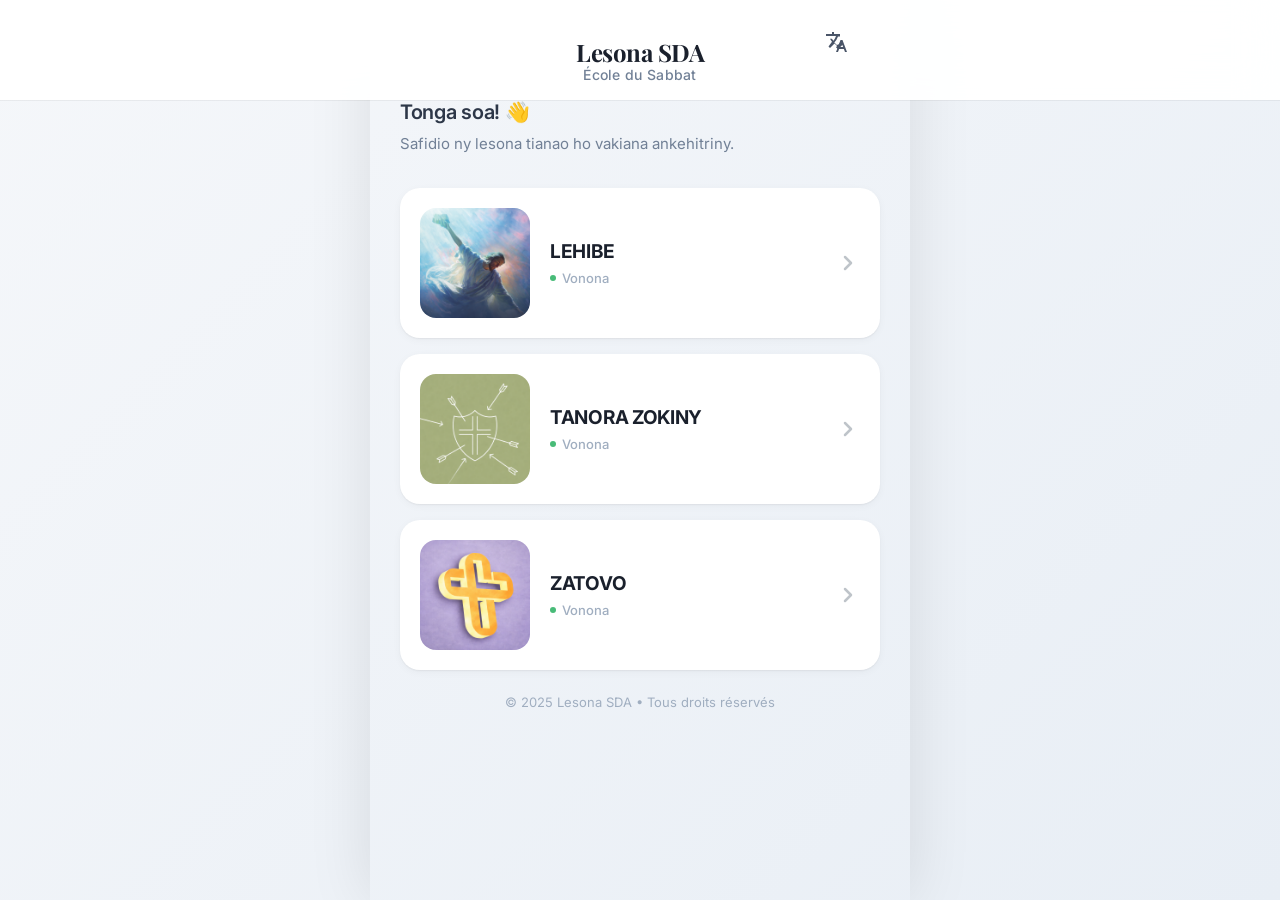
==== commit ac83fcb3: "Update index.html Oui oui" ====
--- a/index.html
+++ b/index.html
@@ -76,7 +76,7 @@
                 <!-- Lessons List -->
                 <div class="lessons-list">
                     <!-- Adult Lesson Card -->
-                    <a href="#" class="lesson-card" data-lesson="lehibe" data-url-mg="https://sabbath-school.adventech.io/resources/mg/ss/2025-04" data-url-en="https://sabbath-school.adventech.io/resources/en/ss/2026-01">
+                    <a href="#" class="lesson-card" data-lesson="lehibe" data-url-mg="https://sabbath-school.adventech.io/resources/mg/ss/2026-01" data-url-en="https://sabbath-school.adventech.io/resources/en/ss/2026-01">
                         <div class="lesson-image-container">
                             <img src="images/lehibe.png" alt="Adult Lesson" class="lesson-image">
                         </div>
@@ -93,7 +93,7 @@
                     </a>
 
                     <!-- Youth Lesson Card -->
-                    <a href="#" class="lesson-card" data-lesson="tanora" data-url-mg="https://sabbath-school.adventech.io/resources/mg/ss/2025-04-cq" data-url-en="https://sabbath-school.adventech.io/resources/en/ss/2026-01-cq">
+                    <a href="#" class="lesson-card" data-lesson="tanora" data-url-mg="https://sabbath-school.adventech.io/resources/mg/ss/2026-01-cq" data-url-en="https://sabbath-school.adventech.io/resources/en/ss/2026-01-cq">
                         <div class="lesson-image-container">
                             <img src="images/tanora.png" alt="Youth Lesson" class="lesson-image">
                         </div>
--- a/styles.css
+++ b/styles.css
@@ -0,0 +1,724 @@
+/* Reset and Base Styles */
+* {
+    margin: 0;
+    padding: 0;
+    box-sizing: border-box;
+    -webkit-tap-highlight-color: transparent;
+}
+
+html, body {
+    width: 100%;
+    height: 100%;
+    overflow-x: hidden;
+}
+
+body {
+    font-family: 'Inter', -apple-system, BlinkMacSystemFont, sans-serif;
+    background: linear-gradient(135deg, #F5F7FA 0%, #E8EEF5 100%);
+    color: #2C3E50;
+    position: fixed;
+    top: 0;
+    left: 0;
+    right: 0;
+    bottom: 0;
+    -webkit-font-smoothing: antialiased;
+    -moz-osx-font-smoothing: grayscale;
+}
+
+/* App Container */
+.app-container {
+    width: 100%;
+    height: 100%;
+    display: flex;
+    flex-direction: column;
+    position: relative;
+}
+
+/* Header Styles */
+.header {
+    background: rgba(255, 255, 255, 0.95);
+    backdrop-filter: blur(20px);
+    -webkit-backdrop-filter: blur(20px);
+    box-shadow: 0 1px 0 rgba(0, 0, 0, 0.05);
+    position: fixed;
+    top: 0;
+    left: 0;
+    right: 0;
+    z-index: 100;
+    height: 100px;
+    padding-top: env(safe-area-inset-top);
+    display: flex;
+    align-items: center;
+    justify-content: center;
+}
+
+.header-content {
+    max-width: 480px;
+    width: 100%;
+    height: 100%;
+    margin: 0 auto;
+    display: flex;
+    align-items: center;
+    justify-content: space-between;
+    padding: 0 24px;
+    position: relative;
+}
+
+.app-info {
+    display: flex;
+    flex-direction: column;
+    justify-content: flex-end;
+    align-items: center;
+    text-align: center;
+    height: 100%;
+    padding-bottom: 16px;
+    position: absolute;
+    left: 50%;
+    transform: translateX(-50%);
+}
+
+.app-title {
+    font-family: 'Playfair Display', serif;
+    font-size: 24px;
+    font-weight: 700;
+    color: #1A202C;
+    letter-spacing: -0.5px;
+    margin-bottom: 0;
+    line-height: 1.1;
+}
+
+.app-subtitle {
+    font-size: 14px;
+    color: #718096;
+    font-weight: 500;
+    letter-spacing: 0.3px;
+    line-height: 1.2;
+    margin-top: 2px;
+}
+
+/* Language Selector */
+.language-selector {
+    display: flex;
+    align-items: center;
+    justify-content: flex-end;
+    height: 100%;
+    padding-bottom: 16px;
+    margin-left: auto;
+    position: relative;
+}
+
+.language-toggle {
+    position: relative;
+}
+
+.language-btn-main {
+    padding: 8px;
+    border: none;
+    background: transparent;
+    color: #4A5568;
+    cursor: pointer;
+    border-radius: 8px;
+    transition: all 0.2s ease;
+    display: flex;
+    align-items: center;
+    justify-content: center;
+    width: 40px;
+    height: 40px;
+}
+
+.language-btn-main svg {
+    width: 24px;
+    height: 24px;
+}
+
+.language-btn-main:hover {
+    background: #F7FAFC;
+}
+
+.language-btn-main:active {
+    transform: scale(0.95);
+}
+
+.language-dropdown {
+    display: none;
+    position: absolute;
+    top: 100%;
+    right: 0;
+    margin-top: 8px;
+    background: #FFFFFF;
+    border-radius: 12px;
+    box-shadow: 0 10px 40px rgba(0, 0, 0, 0.12), 0 2px 8px rgba(0, 0, 0, 0.08);
+    overflow: hidden;
+    min-width: 160px;
+    z-index: 1000;
+}
+
+.language-dropdown.show {
+    display: block;
+    animation: dropdownFade 0.2s ease;
+}
+
+@keyframes dropdownFade {
+    from {
+        opacity: 0;
+        transform: translateY(-8px);
+    }
+    to {
+        opacity: 1;
+        transform: translateY(0);
+    }
+}
+
+.language-option {
+    display: flex;
+    align-items: center;
+    gap: 12px;
+    padding: 12px 16px;
+    border: none;
+    background: transparent;
+    width: 100%;
+    cursor: pointer;
+    transition: background 0.2s ease;
+    font-family: 'Inter', sans-serif;
+    font-size: 15px;
+    color: #2D3748;
+    font-weight: 500;
+    text-align: left;
+}
+
+.language-option:hover {
+    background: #F7FAFC;
+}
+
+.language-option.active {
+    background: #EDF2F7;
+    color: #6C63FF;
+}
+
+.language-option .flag {
+    font-size: 20px;
+    line-height: 1;
+}
+
+.language-option .lang-name {
+    flex: 1;
+}
+
+.language-option .checkmark {
+    opacity: 0;
+    color: #6C63FF;
+    font-size: 18px;
+}
+
+.language-option.active .checkmark {
+    opacity: 1;
+}
+
+/* Content Area */
+.content {
+    flex: 1;
+    padding: calc(env(safe-area-inset-top) + 100px) 24px 32px;
+    overflow-y: auto;
+    -webkit-overflow-scrolling: touch;
+}
+
+.content-wrapper {
+    max-width: 480px;
+    margin: 0 auto;
+}
+
+/* Welcome Section */
+.welcome-section {
+    margin-bottom: 32px;
+    animation: fadeInUp 0.6s ease-out;
+}
+
+@keyframes fadeInUp {
+    from {
+        opacity: 0;
+        transform: translateY(20px);
+    }
+    to {
+        opacity: 1;
+        transform: translateY(0);
+    }
+}
+
+.welcome-title {
+    font-size: 20px;
+    font-weight: 600;
+    color: #2D3748;
+    margin-bottom: 8px;
+    letter-spacing: -0.3px;
+}
+
+.welcome-description {
+    font-size: 15px;
+    color: #718096;
+    line-height: 1.6;
+}
+
+/* Lessons List */
+.lessons-list {
+    display: flex;
+    flex-direction: column;
+    gap: 16px;
+    animation: fadeInUp 0.8s ease-out;
+}
+
+/* Lesson Card */
+.lesson-card {
+    background: #FFFFFF;
+    display: flex;
+    align-items: center;
+    gap: 20px;
+    padding: 20px;
+    text-decoration: none;
+    transition: all 0.3s cubic-bezier(0.4, 0, 0.2, 1);
+    cursor: pointer;
+    position: relative;
+    border-radius: 20px;
+    box-shadow: 0 2px 8px rgba(0, 0, 0, 0.04), 0 1px 2px rgba(0, 0, 0, 0.06);
+    overflow: hidden;
+}
+
+.lesson-card::before {
+    content: '';
+    position: absolute;
+    top: 0;
+    left: 0;
+    right: 0;
+    height: 3px;
+    background: linear-gradient(90deg, #6C63FF 0%, #5A52D5 100%);
+    transform: scaleX(0);
+    transform-origin: left;
+    transition: transform 0.3s ease;
+}
+
+.lesson-card:hover::before {
+    transform: scaleX(1);
+}
+
+.lesson-card:active {
+    transform: scale(0.98);
+    box-shadow: 0 1px 4px rgba(0, 0, 0, 0.08);
+}
+
+.lesson-image-container {
+    width: 110px;
+    height: 110px;
+    flex-shrink: 0;
+    position: relative;
+}
+
+.lesson-image {
+    width: 100%;
+    height: 100%;
+    object-fit: cover;
+    background: linear-gradient(135deg, #F7FAFC 0%, #EDF2F7 100%);
+    border-radius: 16px;
+    transition: transform 0.3s ease;
+}
+
+.lesson-card:hover .lesson-image {
+    transform: scale(1.05);
+}
+
+.lesson-info {
+    flex: 1;
+    min-width: 0;
+}
+
+.lesson-title {
+    font-size: 19px;
+    font-weight: 700;
+    color: #1A202C;
+    letter-spacing: -0.3px;
+    line-height: 1.3;
+    margin-bottom: 6px;
+}
+
+.lesson-meta {
+    font-size: 13px;
+    color: #A0AEC0;
+    font-weight: 500;
+    display: flex;
+    align-items: center;
+    gap: 6px;
+}
+
+.lesson-status {
+    width: 6px;
+    height: 6px;
+    background: #48BB78;
+    border-radius: 50%;
+    animation: pulse 2s ease-in-out infinite;
+}
+
+@keyframes pulse {
+    0%, 100% { opacity: 1; }
+    50% { opacity: 0.5; }
+}
+
+.lesson-arrow {
+    width: 24px;
+    height: 24px;
+    flex-shrink: 0;
+    opacity: 0.3;
+    transition: all 0.3s ease;
+}
+
+.lesson-card:hover .lesson-arrow {
+    opacity: 1;
+    transform: translateX(4px);
+}
+
+/* iFrame Container */
+#iframe-container {
+    display: none;
+    position: fixed;
+    top: 0;
+    left: 0;
+    width: 100%;
+    height: 100%;
+    background: #FFFFFF;
+    z-index: 9999;
+}
+
+#iframe-container.active {
+    display: block;
+}
+
+iframe {
+    width: 100%;
+    height: 100%;
+    border: none;
+}
+
+/* Loading Overlay */
+.loading-overlay {
+    display: none;
+    position: fixed;
+    top: 0;
+    left: 0;
+    width: 100%;
+    height: 100%;
+    background: rgba(255, 255, 255, 0.98);
+    z-index: 10000;
+    flex-direction: column;
+    align-items: center;
+    justify-content: center;
+    padding: 32px;
+    text-align: center;
+    backdrop-filter: blur(10px);
+    -webkit-backdrop-filter: blur(10px);
+}
+
+.loading-overlay.active {
+    display: flex;
+    animation: fadeIn 0.3s ease;
+}
+
+@keyframes fadeIn {
+    from { opacity: 0; }
+    to { opacity: 1; }
+}
+
+.loading-icon {
+    font-size: 64px;
+    margin-bottom: 24px;
+    animation: bounce 1s ease-in-out infinite;
+}
+
+@keyframes bounce {
+    0%, 100% { transform: translateY(0); }
+    50% { transform: translateY(-10px); }
+}
+
+.loading-overlay h2 {
+    font-size: 24px;
+    font-weight: 700;
+    color: #2D3748;
+    margin-bottom: 12px;
+    letter-spacing: -0.5px;
+}
+
+.loading-overlay p {
+    color: #718096;
+    margin-bottom: 32px;
+    line-height: 1.6;
+    font-size: 15px;
+}
+
+.spinner {
+    width: 48px;
+    height: 48px;
+    border: 4px solid #E2E8F0;
+    border-top-color: #6C63FF;
+    border-radius: 50%;
+    animation: spin 0.8s linear infinite;
+}
+
+@keyframes spin {
+    to { transform: rotate(360deg); }
+}
+
+/* Install Prompt */
+.install-prompt {
+    display: none;
+    position: fixed;
+    bottom: 24px;
+    left: 24px;
+    right: 24px;
+    max-width: 432px;
+    margin: 0 auto;
+    background: #FFFFFF;
+    padding: 20px;
+    border-radius: 20px;
+    box-shadow: 0 10px 40px rgba(0, 0, 0, 0.12), 0 2px 8px rgba(0, 0, 0, 0.08);
+    z-index: 1000;
+    animation: slideUp 0.4s ease-out;
+}
+
+@keyframes slideUp {
+    from {
+        opacity: 0;
+        transform: translateY(20px);
+    }
+    to {
+        opacity: 1;
+        transform: translateY(0);
+    }
+}
+
+.install-prompt.show {
+    display: block;
+}
+
+.install-prompt h3 {
+    font-size: 17px;
+    font-weight: 700;
+    color: #2D3748;
+    margin-bottom: 8px;
+    display: flex;
+    align-items: center;
+    gap: 8px;
+}
+
+.install-prompt p {
+    font-size: 14px;
+    color: #718096;
+    margin-bottom: 16px;
+    line-height: 1.5;
+}
+
+.install-buttons {
+    display: flex;
+    gap: 12px;
+}
+
+.install-buttons button {
+    flex: 1;
+    padding: 12px 20px;
+    border: none;
+    border-radius: 12px;
+    font-weight: 600;
+    font-size: 15px;
+    cursor: pointer;
+    transition: all 0.2s ease;
+    font-family: 'Inter', sans-serif;
+}
+
+.btn-install {
+    background: linear-gradient(135deg, #6C63FF 0%, #5A52D5 100%);
+    color: white;
+    box-shadow: 0 4px 12px rgba(108, 99, 255, 0.3);
+}
+
+.btn-install:active {
+    transform: scale(0.98);
+    box-shadow: 0 2px 6px rgba(108, 99, 255, 0.3);
+}
+
+.btn-dismiss {
+    background: #F7FAFC;
+    color: #4A5568;
+}
+
+.btn-dismiss:active {
+    background: #EDF2F7;
+}
+
+/* Update Notification */
+.update-notification {
+    display: none;
+    position: fixed;
+    top: 24px;
+    left: 24px;
+    right: 24px;
+    max-width: 432px;
+    margin: 0 auto;
+    background: #FFFFFF;
+    padding: 20px;
+    border-radius: 20px;
+    box-shadow: 0 10px 40px rgba(0, 0, 0, 0.12), 0 2px 8px rgba(0, 0, 0, 0.08);
+    z-index: 1000;
+    border-left: 4px solid #6C63FF;
+    animation: slideDown 0.4s ease-out;
+}
+
+@keyframes slideDown {
+    from {
+        opacity: 0;
+        transform: translateY(-20px);
+    }
+    to {
+        opacity: 1;
+        transform: translateY(0);
+    }
+}
+
+.update-notification.show {
+    display: block;
+}
+
+.update-notification h3 {
+    font-size: 17px;
+    font-weight: 700;
+    color: #2D3748;
+    margin-bottom: 8px;
+    display: flex;
+    align-items: center;
+    gap: 8px;
+}
+
+.update-notification p {
+    font-size: 14px;
+    color: #718096;
+    margin-bottom: 16px;
+    line-height: 1.5;
+}
+
+.update-notification button {
+    width: 100%;
+    padding: 12px 20px;
+    border: none;
+    border-radius: 12px;
+    font-weight: 600;
+    font-size: 15px;
+    cursor: pointer;
+    background: linear-gradient(135deg, #6C63FF 0%, #5A52D5 100%);
+    color: white;
+    box-shadow: 0 4px 12px rgba(108, 99, 255, 0.3);
+    transition: all 0.2s ease;
+    font-family: 'Inter', sans-serif;
+}
+
+.update-notification button:active {
+    transform: scale(0.98);
+}
+
+/* Footer */
+.footer {
+    padding: 24px;
+    text-align: center;
+    color: #A0AEC0;
+    font-size: 13px;
+    max-width: 480px;
+    margin: 0 auto;
+}
+
+/* Responsive Styles */
+@media (max-width: 374px) {
+    .header {
+        height: 90px;
+    }
+    
+    .header-content {
+        padding: 0 16px;
+    }
+    
+    .app-title {
+        font-size: 20px;
+    }
+    
+    .app-subtitle {
+        font-size: 12px;
+    }
+    
+    .content {
+        padding: calc(env(safe-area-inset-top) + 90px) 16px 28px;
+    }
+}
+
+@media (min-width: 375px) and (max-width: 767px) {
+    .header {
+        height: 100px;
+    }
+    
+    .header-content {
+        padding: 0 20px;
+    }
+}
+
+@media (max-width: 375px) {
+    .header {
+        height: 95px;
+    }
+    
+    .header-content {
+        padding: 0 20px;
+    }
+
+    .app-title {
+        font-size: 21px;
+    }
+
+    .content {
+        padding: calc(env(safe-area-inset-top) + 95px) 20px 28px;
+    }
+
+    .lesson-card {
+        padding: 16px;
+        gap: 16px;
+        border-radius: 16px;
+    }
+
+    .lesson-image-container {
+        width: 96px;
+        height: 96px;
+    }
+
+    .lesson-title {
+        font-size: 17px;
+    }
+
+    .welcome-title {
+        font-size: 18px;
+    }
+}
+
+@media (min-width: 768px) {
+    .app-container {
+        max-width: 540px;
+        margin: 0 auto;
+        box-shadow: 0 0 60px rgba(0, 0, 0, 0.1);
+    }
+    
+    .header {
+        height: 100px;
+    }
+    
+    .content {
+        padding: calc(env(safe-area-inset-top) + 100px) 24px 32px;
+    }
+}
+
+/* Reduced Motion */
+@media (prefers-reduced-motion: reduce) {
+    *, *::before, *::after {
+        animation-duration: 0.01ms !important;
+        animation-iteration-count: 1 !important;
+        transition-duration: 0.01ms !important;
+    }
+}
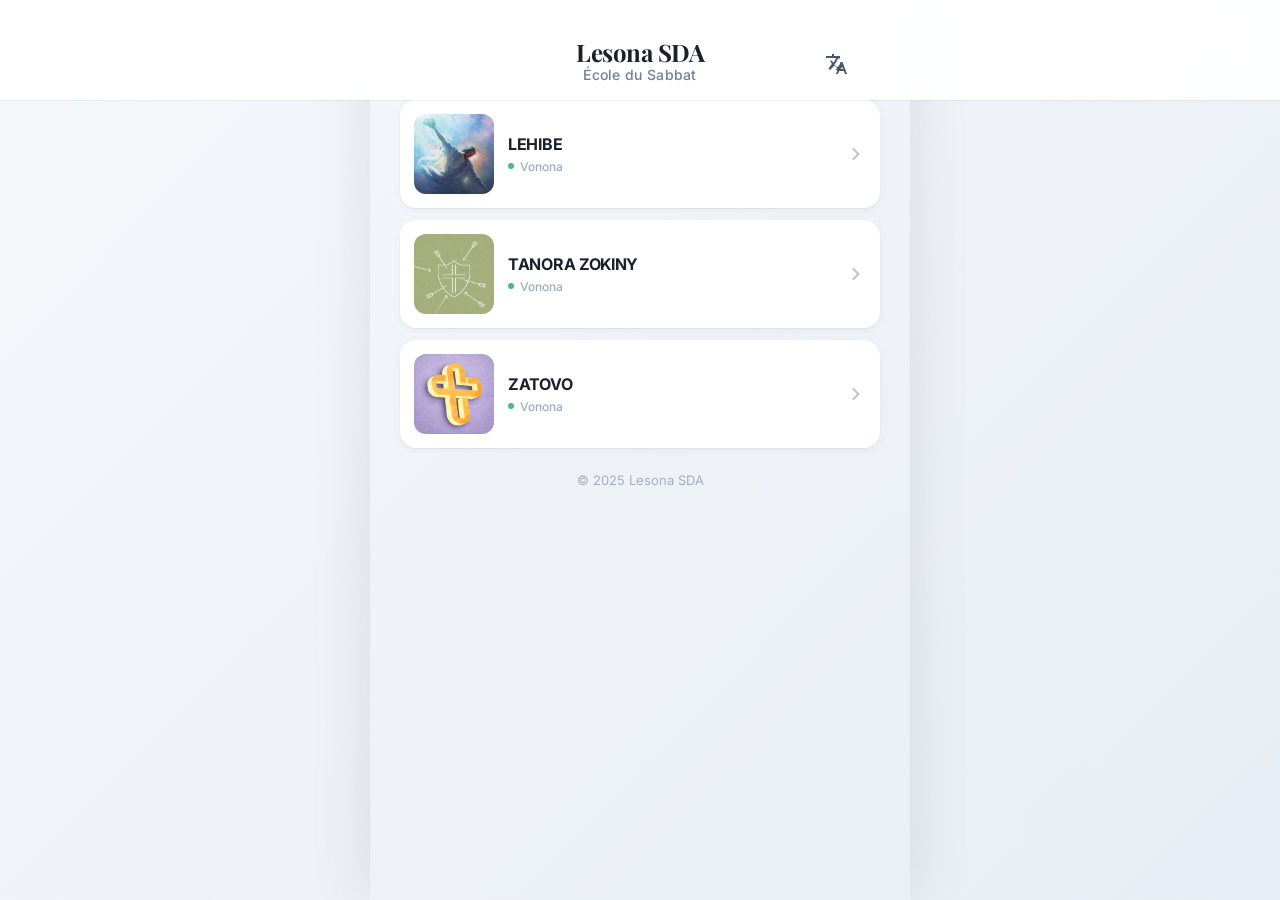
==== commit 008735a6: "Update index.html Ok 2026 janvier 5" ====
--- a/index.html
+++ b/index.html
@@ -67,12 +67,6 @@
         <!-- Main Content -->
         <div class="content">
             <div class="content-wrapper">
-                <!-- Welcome Section -->
-                <div class="welcome-section">
-                    <h2 class="welcome-title">Tonga soa! 👋</h2>
-                    <p class="welcome-description">Safidio ny lesona tianao ho vakiana ankehitriny.</p>
-                </div>
-
                 <!-- Lessons List -->
                 <div class="lessons-list">
                     <!-- Adult Lesson Card -->
@@ -129,7 +123,7 @@
 
                 <!-- Footer -->
                 <div class="footer">
-                    <p>© 2025 Lesona SDA • Tous droits réservés</p>
+                    <p>© 2025 Lesona SDA</p>
                 </div>
             </div>
         </div>
@@ -143,7 +137,7 @@
     <!-- Install Prompt -->
     <div class="install-prompt" id="installPrompt">
         <h3>📱 Installer Lesona SDA</h3>
-        <p>Installer l'application mba hahafahana mampiasa offline tsara kokoa</p>
+        <p>Installer l'application mba hahafahana mampiasa offline</p>
         <div class="install-buttons">
             <button class="btn-install" id="btnInstall">Installer</button>
             <button class="btn-dismiss" id="btnDismiss">Aoriana</button>
@@ -152,8 +146,8 @@
 
     <!-- Update Notification -->
     <div class="update-notification" id="updateNotification">
-        <h3>🔄 Mise à jour disponible</h3>
-        <p>Misy version vaovao. Cliquer mba hanovana izao.</p>
+        <h3>🔄 Mise à jour</h3>
+        <p>Misy version vaovao.</p>
         <button id="btnUpdate">Mettre à jour</button>
     </div>
     
@@ -162,3 +156,4 @@
     <script src="app.js"></script>
 </body>
 </html>
+ 
--- a/styles.css
+++ b/styles.css
@@ -96,10 +96,10 @@
     margin-top: 2px;
 }
 
-/* Language Selector */
+/* Language Selector - REPOSITIONNÉ */
 .language-selector {
     display: flex;
-    align-items: center;
+    align-items: flex-end;
     justify-content: flex-end;
     height: 100%;
     padding-bottom: 16px;
@@ -262,22 +262,22 @@
 .lessons-list {
     display: flex;
     flex-direction: column;
-    gap: 16px;
+    gap: 12px;
     animation: fadeInUp 0.8s ease-out;
 }
 
-/* Lesson Card */
+/* Lesson Card - DIMENSIONS RÉDUITES */
 .lesson-card {
     background: #FFFFFF;
     display: flex;
     align-items: center;
-    gap: 20px;
-    padding: 20px;
+    gap: 14px;
+    padding: 14px;
     text-decoration: none;
     transition: all 0.3s cubic-bezier(0.4, 0, 0.2, 1);
     cursor: pointer;
     position: relative;
-    border-radius: 20px;
+    border-radius: 16px;
     box-shadow: 0 2px 8px rgba(0, 0, 0, 0.04), 0 1px 2px rgba(0, 0, 0, 0.06);
     overflow: hidden;
 }
@@ -305,8 +305,8 @@
 }
 
 .lesson-image-container {
-    width: 110px;
-    height: 110px;
+    width: 80px;
+    height: 80px;
     flex-shrink: 0;
     position: relative;
 }
@@ -316,7 +316,7 @@
     height: 100%;
     object-fit: cover;
     background: linear-gradient(135deg, #F7FAFC 0%, #EDF2F7 100%);
-    border-radius: 16px;
+    border-radius: 12px;
     transition: transform 0.3s ease;
 }
 
@@ -330,16 +330,16 @@
 }
 
 .lesson-title {
-    font-size: 19px;
+    font-size: 16px;
     font-weight: 700;
     color: #1A202C;
     letter-spacing: -0.3px;
     line-height: 1.3;
-    margin-bottom: 6px;
+    margin-bottom: 4px;
 }
 
 .lesson-meta {
-    font-size: 13px;
+    font-size: 12px;
     color: #A0AEC0;
     font-weight: 500;
     display: flex;
@@ -361,8 +361,8 @@
 }
 
 .lesson-arrow {
-    width: 24px;
-    height: 24px;
+    width: 20px;
+    height: 20px;
     flex-shrink: 0;
     opacity: 0.3;
     transition: all 0.3s ease;
@@ -649,6 +649,20 @@
     .content {
         padding: calc(env(safe-area-inset-top) + 90px) 16px 28px;
     }
+    
+    .lesson-card {
+        padding: 12px;
+        gap: 12px;
+    }
+    
+    .lesson-image-container {
+        width: 70px;
+        height: 70px;
+    }
+    
+    .lesson-title {
+        font-size: 15px;
+    }
 }
 
 @media (min-width: 375px) and (max-width: 767px) {
@@ -679,18 +693,18 @@
     }
 
     .lesson-card {
-        padding: 16px;
-        gap: 16px;
-        border-radius: 16px;
+        padding: 12px;
+        gap: 12px;
+        border-radius: 14px;
     }
 
     .lesson-image-container {
-        width: 96px;
-        height: 96px;
+        width: 72px;
+        height: 72px;
     }
 
     .lesson-title {
-        font-size: 17px;
+        font-size: 15px;
     }
 
     .welcome-title {
@@ -722,3 +736,4 @@
         transition-duration: 0.01ms !important;
     }
 }
+ 
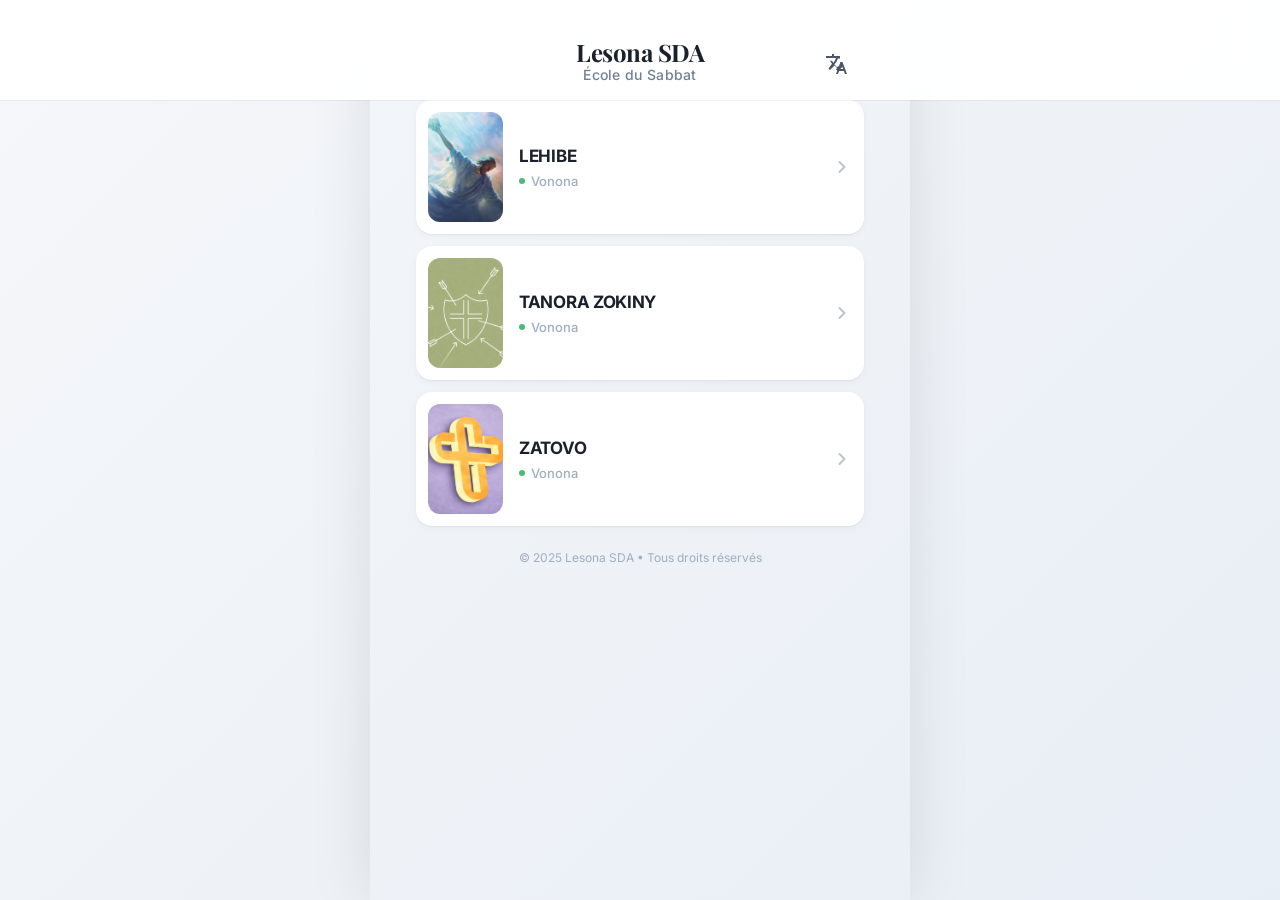
==== commit c843d929: "Update index.html 2026 5" ====
--- a/index.html
+++ b/index.html
@@ -67,6 +67,12 @@
         <!-- Main Content -->
         <div class="content">
             <div class="content-wrapper">
+                <!-- Welcome Section - Hidden by CSS -->
+                <div class="welcome-section">
+                    <h2 class="welcome-title">Tonga soa! 👋</h2>
+                    <p class="welcome-description">Safidio ny lesona tianao ho vakiana ankehitriny.</p>
+                </div>
+
                 <!-- Lessons List -->
                 <div class="lessons-list">
                     <!-- Adult Lesson Card -->
--- a/styles.css
+++ b/styles.css
@@ -96,7 +96,7 @@
     margin-top: 2px;
 }
 
-/* Language Selector - REPOSITIONNÉ */
+/* Language Selector */
 .language-selector {
     display: flex;
     align-items: flex-end;
@@ -217,7 +217,7 @@
 /* Content Area */
 .content {
     flex: 1;
-    padding: calc(env(safe-area-inset-top) + 100px) 24px 32px;
+    padding: calc(env(safe-area-inset-top) + 100px) 0 32px 0;
     overflow-y: auto;
     -webkit-overflow-scrolling: touch;
 }
@@ -227,10 +227,18 @@
     margin: 0 auto;
 }
 
-/* Welcome Section */
+/* Welcome Section - REMOVED */
 .welcome-section {
-    margin-bottom: 32px;
-    animation: fadeInUp 0.6s ease-out;
+    display: none;
+}
+
+/* Lessons List */
+.lessons-list {
+    display: flex;
+    flex-direction: column;
+    gap: 12px;
+    animation: fadeInUp 0.8s ease-out;
+    padding: 0 12px;
 }
 
 @keyframes fadeInUp {
@@ -244,35 +252,13 @@
     }
 }
 
-.welcome-title {
-    font-size: 20px;
-    font-weight: 600;
-    color: #2D3748;
-    margin-bottom: 8px;
-    letter-spacing: -0.3px;
-}
-
-.welcome-description {
-    font-size: 15px;
-    color: #718096;
-    line-height: 1.6;
-}
-
-/* Lessons List */
-.lessons-list {
-    display: flex;
-    flex-direction: column;
-    gap: 12px;
-    animation: fadeInUp 0.8s ease-out;
-}
-
-/* Lesson Card - DIMENSIONS RÉDUITES */
+/* Lesson Card - UPDATED: Larger images, left aligned */
 .lesson-card {
     background: #FFFFFF;
     display: flex;
     align-items: center;
-    gap: 14px;
-    padding: 14px;
+    gap: 16px;
+    padding: 12px;
     text-decoration: none;
     transition: all 0.3s cubic-bezier(0.4, 0, 0.2, 1);
     cursor: pointer;
@@ -305,8 +291,8 @@
 }
 
 .lesson-image-container {
-    width: 80px;
-    height: 80px;
+    width: 75px;
+    height: 110px;
     flex-shrink: 0;
     position: relative;
 }
@@ -330,16 +316,16 @@
 }
 
 .lesson-title {
-    font-size: 16px;
+    font-size: 17px;
     font-weight: 700;
     color: #1A202C;
     letter-spacing: -0.3px;
     line-height: 1.3;
-    margin-bottom: 4px;
+    margin-bottom: 6px;
 }
 
 .lesson-meta {
-    font-size: 12px;
+    font-size: 13px;
     color: #A0AEC0;
     font-weight: 500;
     display: flex;
@@ -623,7 +609,7 @@
     padding: 24px;
     text-align: center;
     color: #A0AEC0;
-    font-size: 13px;
+    font-size: 12px;
     max-width: 480px;
     margin: 0 auto;
 }
@@ -647,21 +633,25 @@
     }
     
     .content {
-        padding: calc(env(safe-area-inset-top) + 90px) 16px 28px;
+        padding: calc(env(safe-area-inset-top) + 90px) 0 28px 0;
+    }
+    
+    .lessons-list {
+        padding: 0 10px;
     }
     
     .lesson-card {
-        padding: 12px;
-        gap: 12px;
+        padding: 10px;
+        gap: 14px;
     }
     
     .lesson-image-container {
-        width: 70px;
-        height: 70px;
+        width: 68px;
+        height: 100px;
     }
     
     .lesson-title {
-        font-size: 15px;
+        font-size: 16px;
     }
 }
 
@@ -689,26 +679,26 @@
     }
 
     .content {
-        padding: calc(env(safe-area-inset-top) + 95px) 20px 28px;
+        padding: calc(env(safe-area-inset-top) + 95px) 0 28px 0;
+    }
+
+    .lessons-list {
+        padding: 0 10px;
     }
 
     .lesson-card {
-        padding: 12px;
-        gap: 12px;
+        padding: 10px;
+        gap: 14px;
         border-radius: 14px;
     }
 
     .lesson-image-container {
-        width: 72px;
-        height: 72px;
+        width: 68px;
+        height: 100px;
     }
 
     .lesson-title {
-        font-size: 15px;
-    }
-
-    .welcome-title {
-        font-size: 18px;
+        font-size: 16px;
     }
 }
 
@@ -724,7 +714,11 @@
     }
     
     .content {
-        padding: calc(env(safe-area-inset-top) + 100px) 24px 32px;
+        padding: calc(env(safe-area-inset-top) + 100px) 0 32px 0;
+    }
+    
+    .lessons-list {
+        padding: 0 16px;
     }
 }
 
@@ -736,4 +730,3 @@
         transition-duration: 0.01ms !important;
     }
 }
- 
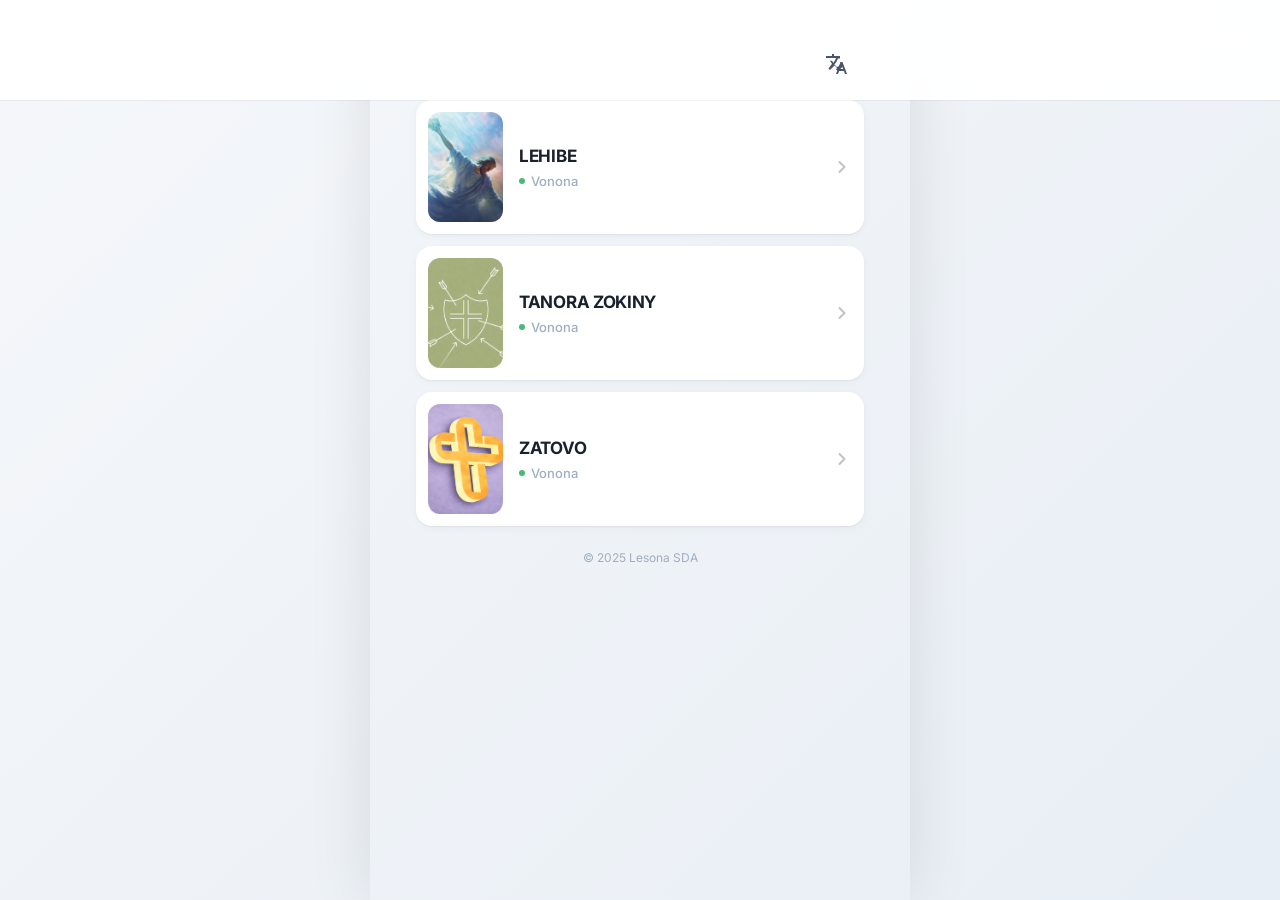
==== commit c2737388: "Update index.html 7 janvier 2026" ====
--- a/index.html
+++ b/index.html
@@ -32,13 +32,9 @@
 
     <!-- Main App Container -->
     <div class="app-container" id="menu">
-        <!-- Header -->
+        <!-- Header compact avec seulement le bouton langue -->
         <header class="header">
             <div class="header-content">
-                <div class="app-info">
-                    <h1 class="app-title">Lesona SDA</h1>
-                    <p class="app-subtitle">École du Sabbat</p>
-                </div>
                 <div class="language-selector">
                     <div class="language-toggle">
                         <button class="language-btn-main" id="languageBtn" aria-label="Change language">
@@ -161,5 +157,4 @@
     <script src="translations.js"></script>
     <script src="app.js"></script>
 </body>
-</html>
- 
+    </html> 
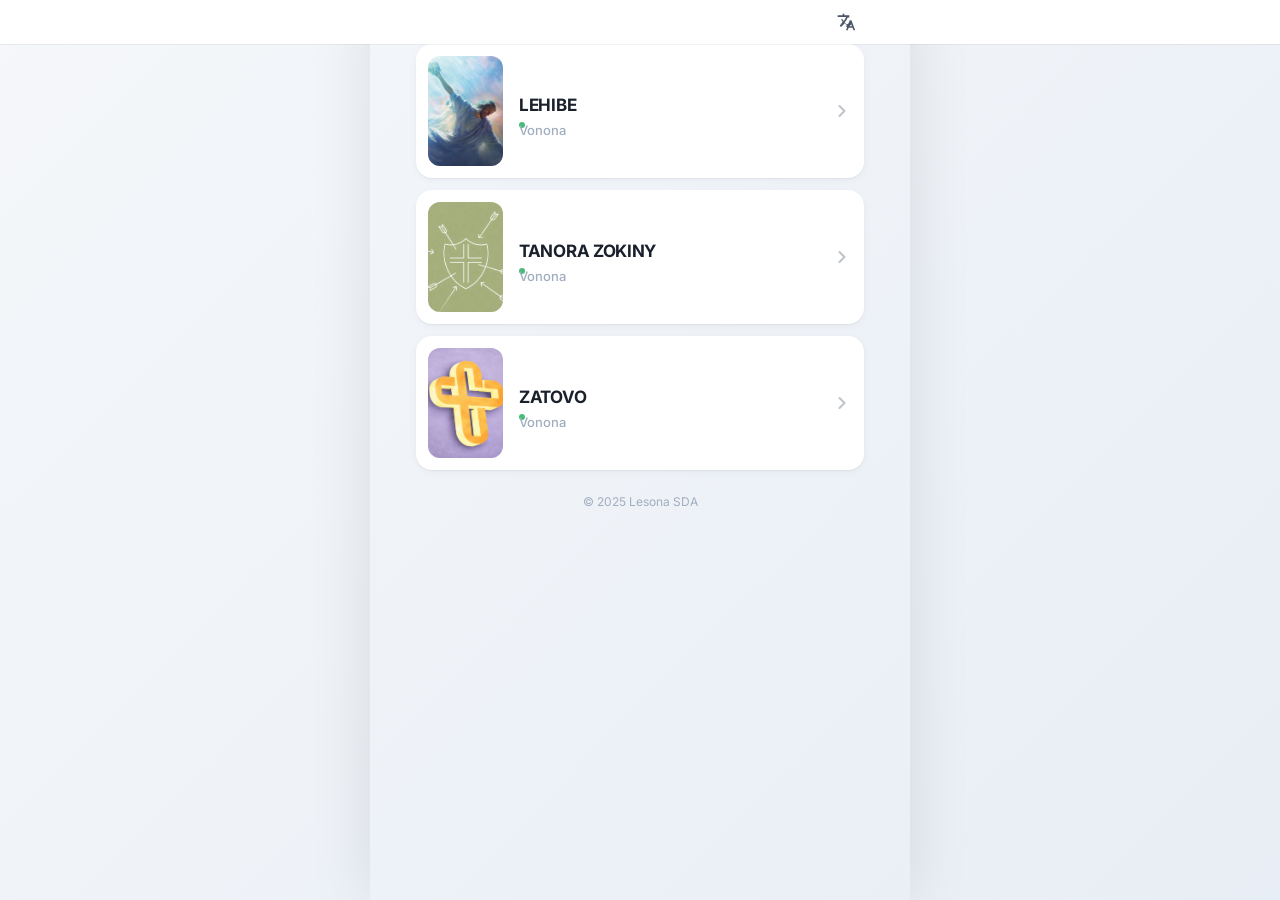
==== commit e497ea68: "Update index.html 17 janvier 2026" ====
--- a/index.html
+++ b/index.html
@@ -24,9 +24,6 @@
 <body>
     <!-- Loading Overlay -->
     <div class="loading-overlay" id="loadingOverlay">
-        <div class="loading-icon">📚</div>
-        <h2>Manomana...</h2>
-        <p id="loadingText">Manokatra ny lesona...</p>
         <div class="spinner"></div>
     </div>
 
@@ -80,7 +77,6 @@
                             <div class="lesson-title">LEHIBE</div>
                             <div class="lesson-meta">
                                 <span class="lesson-status"></span>
-                                <span>Vonona</span>
                             </div>
                         </div>
                         <svg class="lesson-arrow" viewBox="0 0 24 24" fill="none" xmlns="http://www.w3.org/2000/svg">
@@ -97,7 +93,6 @@
                             <div class="lesson-title">TANORA ZOKINY</div>
                             <div class="lesson-meta">
                                 <span class="lesson-status"></span>
-                                <span>Vonona</span>
                             </div>
                         </div>
                         <svg class="lesson-arrow" viewBox="0 0 24 24" fill="none" xmlns="http://www.w3.org/2000/svg">
@@ -114,7 +109,6 @@
                             <div class="lesson-title">ZATOVO</div>
                             <div class="lesson-meta">
                                 <span class="lesson-status"></span>
-                                <span>Vonona</span>
                             </div>
                         </div>
                         <svg class="lesson-arrow" viewBox="0 0 24 24" fill="none" xmlns="http://www.w3.org/2000/svg">
@@ -146,12 +140,6 @@
         </div>
     </div>
 
-    <!-- Update Notification -->
-    <div class="update-notification" id="updateNotification">
-        <h3>🔄 Mise à jour</h3>
-        <p>Misy version vaovao.</p>
-        <button id="btnUpdate">Mettre à jour</button>
-    </div>
     
     <!-- Scripts -->
     <script src="translations.js"></script>
--- a/styles.css
+++ b/styles.css
@@ -34,9 +34,9 @@
     position: relative;
 }
 
-/* Header Styles */
+/* Header Styles - COMPACT */
 .header {
-    background: rgba(255, 255, 255, 0.95);
+    background: rgba(255, 255, 255, 0.98);
     backdrop-filter: blur(20px);
     -webkit-backdrop-filter: blur(20px);
     box-shadow: 0 1px 0 rgba(0, 0, 0, 0.05);
@@ -45,11 +45,11 @@
     left: 0;
     right: 0;
     z-index: 100;
-    height: 100px;
+    height: 44px;
     padding-top: env(safe-area-inset-top);
     display: flex;
     align-items: center;
-    justify-content: center;
+    justify-content: flex-end;
 }
 
 .header-content {
@@ -59,52 +59,17 @@
     margin: 0 auto;
     display: flex;
     align-items: center;
-    justify-content: space-between;
-    padding: 0 24px;
+    justify-content: flex-end;
+    padding: 0 16px;
     position: relative;
-}
-
-.app-info {
-    display: flex;
-    flex-direction: column;
-    justify-content: flex-end;
-    align-items: center;
-    text-align: center;
-    height: 100%;
-    padding-bottom: 16px;
-    position: absolute;
-    left: 50%;
-    transform: translateX(-50%);
-}
-
-.app-title {
-    font-family: 'Playfair Display', serif;
-    font-size: 24px;
-    font-weight: 700;
-    color: #1A202C;
-    letter-spacing: -0.5px;
-    margin-bottom: 0;
-    line-height: 1.1;
-}
-
-.app-subtitle {
-    font-size: 14px;
-    color: #718096;
-    font-weight: 500;
-    letter-spacing: 0.3px;
-    line-height: 1.2;
-    margin-top: 2px;
 }
 
 /* Language Selector */
 .language-selector {
     display: flex;
-    align-items: flex-end;
+    align-items: center;
     justify-content: flex-end;
     height: 100%;
-    padding-bottom: 16px;
-    margin-left: auto;
-    position: relative;
 }
 
 .language-toggle {
@@ -112,27 +77,29 @@
 }
 
 .language-btn-main {
-    padding: 8px;
+    padding: 6px;
     border: none;
     background: transparent;
     color: #4A5568;
     cursor: pointer;
-    border-radius: 8px;
+    border-radius: 10px;
     transition: all 0.2s ease;
     display: flex;
     align-items: center;
     justify-content: center;
-    width: 40px;
-    height: 40px;
+    width: 36px;
+    height: 36px;
+    position: relative;
 }
 
 .language-btn-main svg {
-    width: 24px;
-    height: 24px;
+    width: 20px;
+    height: 20px;
 }
 
 .language-btn-main:hover {
     background: #F7FAFC;
+    transform: scale(1.05);
 }
 
 .language-btn-main:active {
@@ -144,13 +111,14 @@
     position: absolute;
     top: 100%;
     right: 0;
-    margin-top: 8px;
+    margin-top: 6px;
     background: #FFFFFF;
     border-radius: 12px;
     box-shadow: 0 10px 40px rgba(0, 0, 0, 0.12), 0 2px 8px rgba(0, 0, 0, 0.08);
     overflow: hidden;
     min-width: 160px;
     z-index: 1000;
+    border: 1px solid rgba(0, 0, 0, 0.05);
 }
 
 .language-dropdown.show {
@@ -217,7 +185,7 @@
 /* Content Area */
 .content {
     flex: 1;
-    padding: calc(env(safe-area-inset-top) + 100px) 0 32px 0;
+    padding: calc(env(safe-area-inset-top) + 44px) 0 32px 0;
     overflow-y: auto;
     -webkit-overflow-scrolling: touch;
 }
@@ -252,7 +220,7 @@
     }
 }
 
-/* Lesson Card - UPDATED: Larger images, left aligned */
+/* Lesson Card */
 .lesson-card {
     background: #FFFFFF;
     display: flex;
@@ -617,11 +585,11 @@
 /* Responsive Styles */
 @media (max-width: 374px) {
     .header {
-        height: 90px;
+        height: 42px;
     }
     
     .header-content {
-        padding: 0 16px;
+        padding: 0 12px;
     }
     
     .app-title {
@@ -633,7 +601,7 @@
     }
     
     .content {
-        padding: calc(env(safe-area-inset-top) + 90px) 0 28px 0;
+        padding: calc(env(safe-area-inset-top) + 42px) 0 28px 0;
     }
     
     .lessons-list {
@@ -653,11 +621,21 @@
     .lesson-title {
         font-size: 16px;
     }
+    
+    .language-btn-main {
+        width: 34px;
+        height: 34px;
+    }
+    
+    .language-btn-main svg {
+        width: 18px;
+        height: 18px;
+    }
 }
 
 @media (min-width: 375px) and (max-width: 767px) {
     .header {
-        height: 100px;
+        height: 44px;
     }
     
     .header-content {
@@ -667,19 +645,15 @@
 
 @media (max-width: 375px) {
     .header {
-        height: 95px;
+        height: 44px;
     }
     
     .header-content {
         padding: 0 20px;
     }
 
-    .app-title {
-        font-size: 21px;
-    }
-
     .content {
-        padding: calc(env(safe-area-inset-top) + 95px) 0 28px 0;
+        padding: calc(env(safe-area-inset-top) + 44px) 0 28px 0;
     }
 
     .lessons-list {
@@ -710,15 +684,31 @@
     }
     
     .header {
-        height: 100px;
+        height: 44px;
     }
     
     .content {
-        padding: calc(env(safe-area-inset-top) + 100px) 0 32px 0;
+        padding: calc(env(safe-area-inset-top) + 44px) 0 32px 0;
     }
     
     .lessons-list {
         padding: 0 16px;
+    }
+}
+
+/* Pour les écrans très hauts (iPhones avec notch) */
+@media (min-height: 812px) and (max-width: 430px) {
+    .header {
+        height: 50px;
+    }
+    
+    .content {
+        padding: calc(env(safe-area-inset-top) + 50px) 0 32px 0;
+    }
+    
+    .language-btn-main {
+        width: 38px;
+        height: 38px;
     }
 }
 
@@ -729,4 +719,4 @@
         animation-iteration-count: 1 !important;
         transition-duration: 0.01ms !important;
     }
-}
+} 
